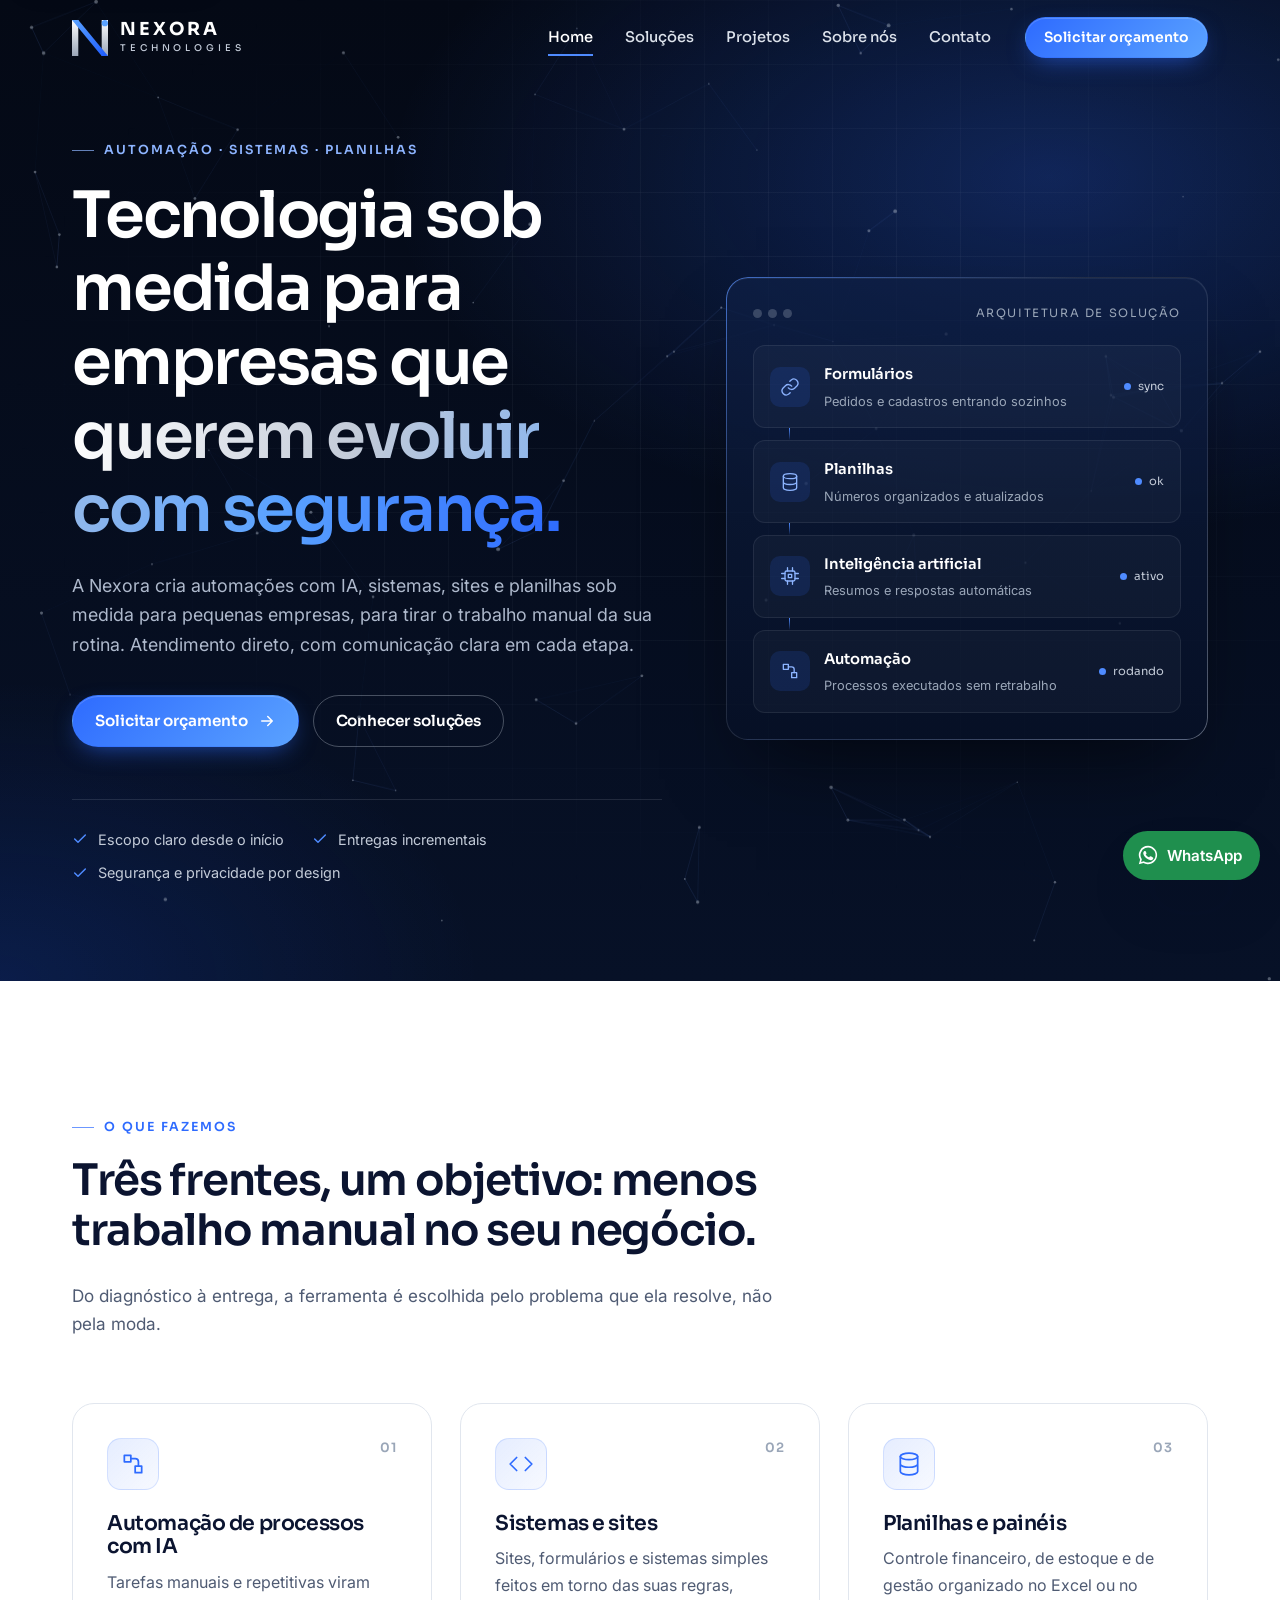
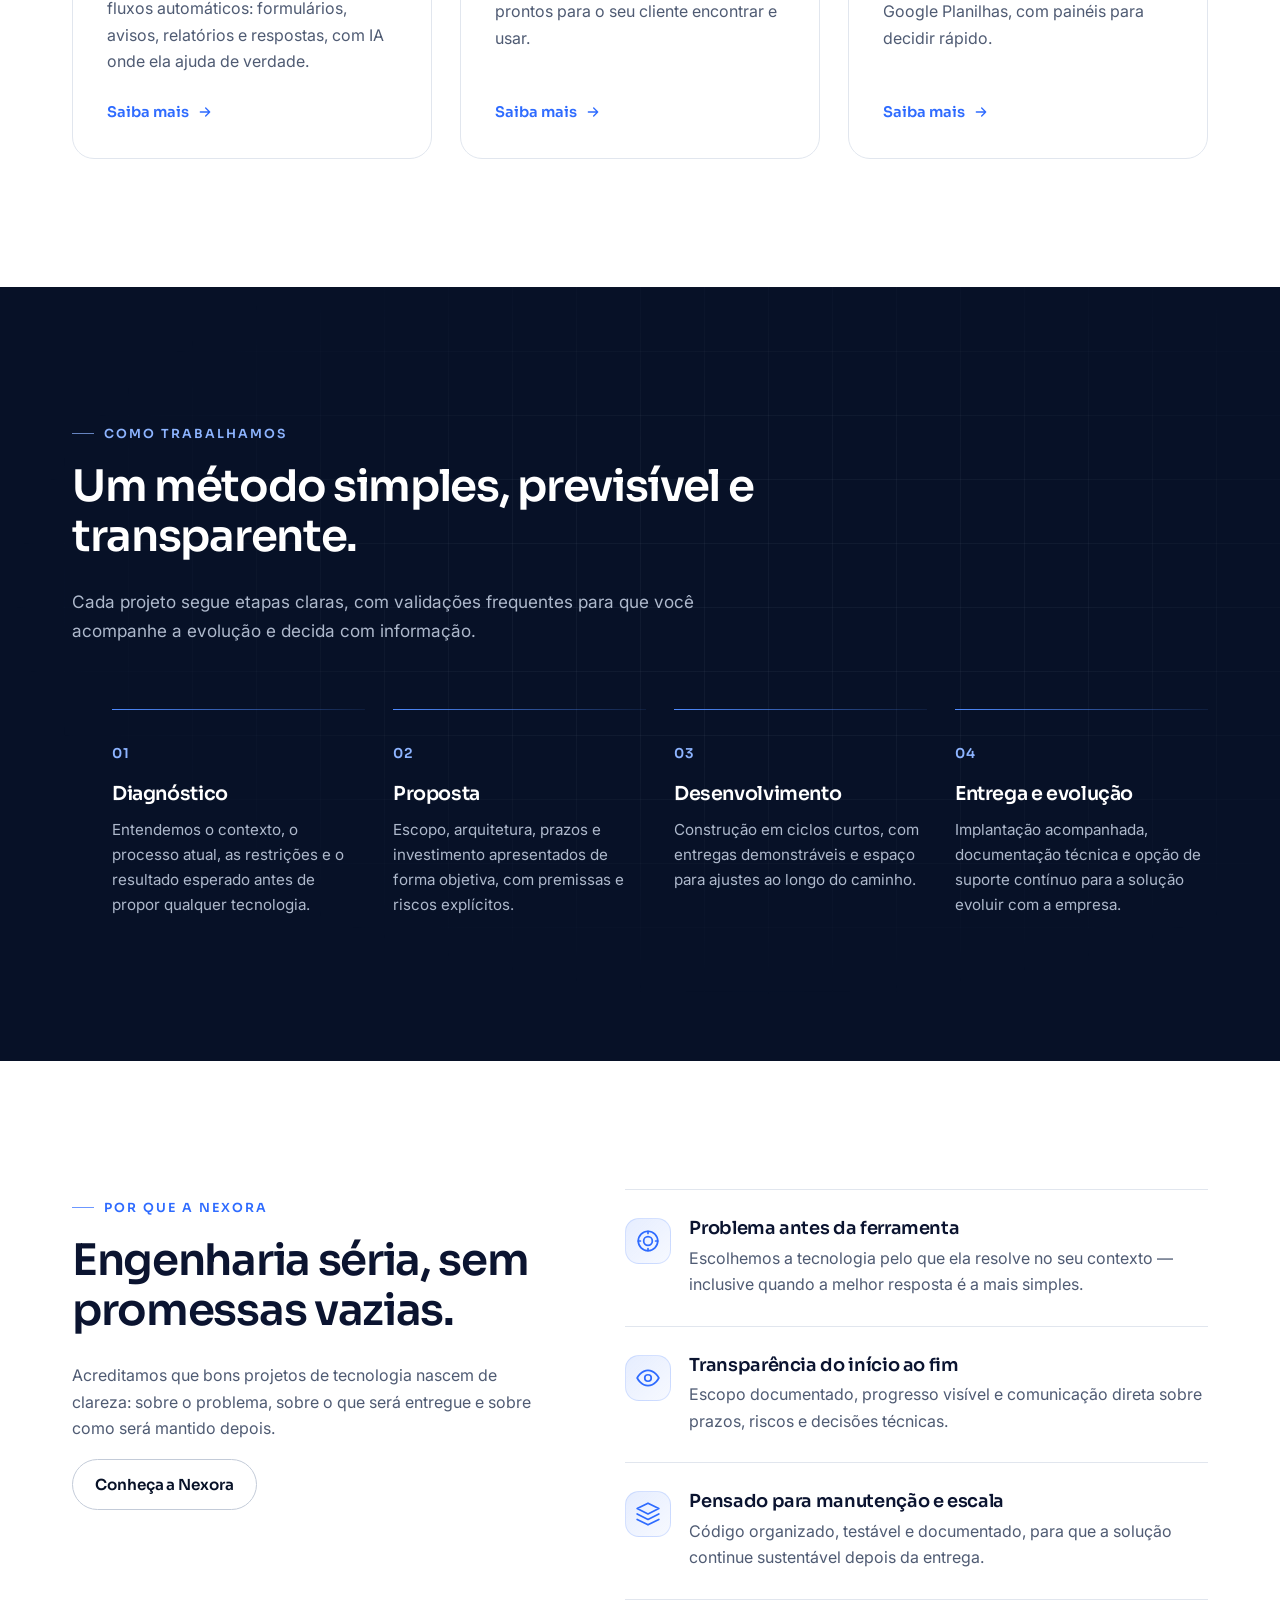
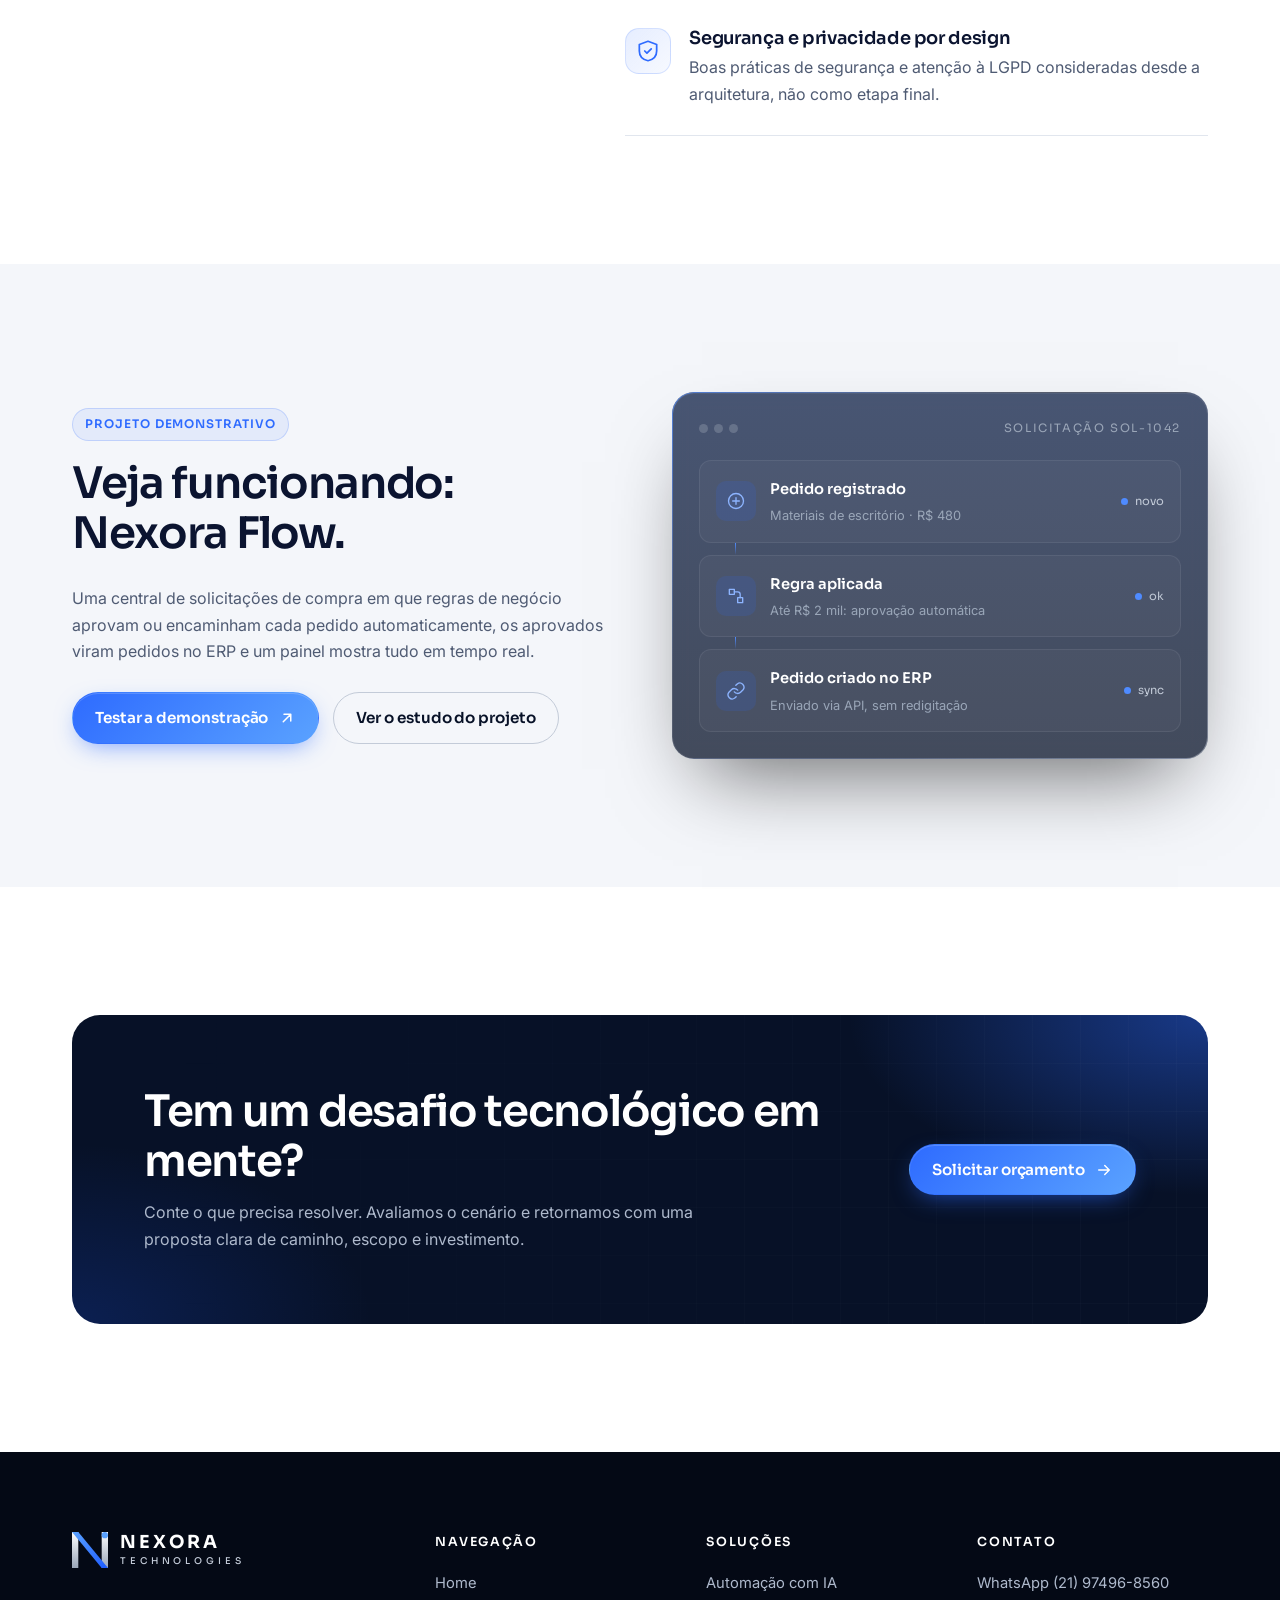
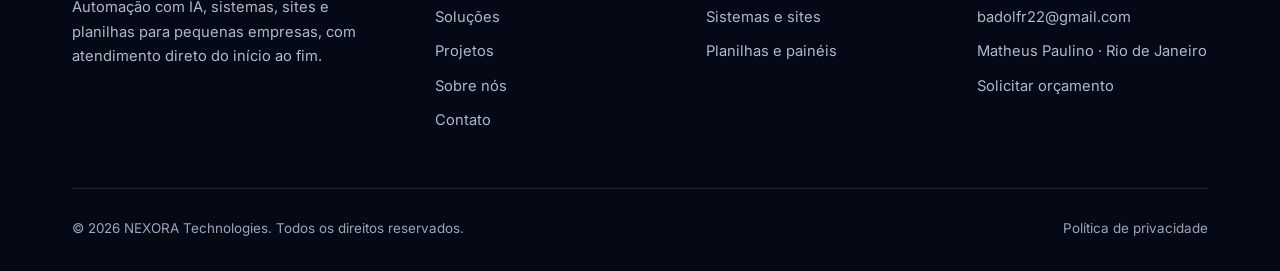
==== site-github/index.html @ 000fe6ab "Add files via upload" ====
<!doctype html>
<html lang="pt-BR">
<head>
  <meta charset="utf-8">
  <meta name="viewport" content="width=device-width, initial-scale=1">
  <title>NEXORA Technologies | Software, Automação, IA e Dados para Empresas</title>
  <meta name="description" content="A Nexora Technologies desenvolve software personalizado, automação de processos, inteligência artificial aplicada, engenharia de dados e integração de sistemas para empresas.">
  <link rel="canonical" href="https://badolfr22-dot.github.io/nexora/">
  <meta name="theme-color" content="#071127">
  <meta name="robots" content="index, follow">

  <meta property="og:type" content="website">
  <meta property="og:locale" content="pt_BR">
  <meta property="og:site_name" content="NEXORA Technologies">
  <meta property="og:title" content="NEXORA Technologies | Tecnologia sob medida para empresas">
  <meta property="og:description" content="Software personalizado, automação, IA aplicada, dados e integrações — com engenharia sólida e comunicação transparente.">
  <meta property="og:url" content="https://badolfr22-dot.github.io/nexora/">
  <meta property="og:image" content="https://badolfr22-dot.github.io/nexora/assets/img/og-image.png">
  <meta name="twitter:card" content="summary_large_image">

  <link rel="icon" href="assets/img/favicon.svg" type="image/svg+xml">
  <link rel="manifest" href="site.webmanifest">
  <link rel="preconnect" href="https://fonts.googleapis.com">
  <link rel="preconnect" href="https://fonts.gstatic.com" crossorigin>
  <link href="https://fonts.googleapis.com/css2?family=Inter:wght@400;500;600&family=Sora:wght@500;600;700&display=swap" rel="stylesheet">
  <link rel="stylesheet" href="assets/css/style.css">
  <script src="assets/js/main.js" defer></script>

  <script type="application/ld+json">
  {
    "@context": "https://schema.org",
    "@type": "Organization",
    "name": "NEXORA Technologies",
    "url": "https://badolfr22-dot.github.io/nexora/",
    "logo": "https://badolfr22-dot.github.io/nexora/assets/img/logo.svg",
    "description": "Desenvolvimento de software personalizado, automação de processos, inteligência artificial aplicada, engenharia de dados e integração de sistemas.",
    "knowsAbout": ["Desenvolvimento de software", "Automação de processos", "Inteligência artificial", "Engenharia de dados", "Integração de sistemas e APIs"]
  }
  </script>
</head>
<body>
  <a class="skip-link" href="#conteudo">Pular para o conteúdo</a>

  <header class="site-header">
    <div class="container">
      <a class="brand" href="index.html" aria-label="NEXORA Technologies — página inicial">
        <svg class="brand__mark" viewBox="0 0 40 40" aria-hidden="true"><defs><linearGradient id="nx-hd" x1="0" y1="0" x2="1" y2="1"><stop offset="0" stop-color="#5AA2FF"/><stop offset="1" stop-color="#1D5BFF"/></linearGradient><linearGradient id="nx-hs" x1="0" y1="0" x2="0" y2="1"><stop offset="0" stop-color="#fff"/><stop offset="1" stop-color="#9AA6B8"/></linearGradient></defs><path d="M0 0h7v40H0z" fill="url(#nx-hs)"/><path d="M33 0h7v40h-7z" fill="url(#nx-hs)"/><path d="M0 0h7l33 40h-7z" fill="url(#nx-hd)"/><circle cx="36.5" cy="3.5" r="3.5" fill="#5AA2FF"/></svg>
        <span class="brand__text"><span class="brand__name">NEXORA</span><span class="brand__sub">TECHNOLOGIES</span></span>
      </a>
      <button class="nav-toggle" type="button" aria-expanded="false" aria-controls="site-nav" aria-label="Abrir menu">
        <span class="nav-toggle__bars" aria-hidden="true"><span></span><span></span><span></span></span>
      </button>
      <nav class="nav" id="site-nav" aria-label="Navegação principal">
        <ul class="nav__list">
          <li><a class="nav__link" href="index.html" aria-current="page">Home</a></li>
          <li><a class="nav__link" href="solucoes.html">Soluções</a></li>
          <li><a class="nav__link" href="projetos.html">Projetos</a></li>
          <li><a class="nav__link" href="sobre.html">Sobre nós</a></li>
          <li><a class="nav__link" href="contato.html">Contato</a></li>
        </ul>
        <a class="btn btn--primary btn--sm nav__cta" href="contato.html">Solicitar orçamento</a>
      </nav>
    </div>
  </header>

  <main id="conteudo">
    <!-- HERO -->
    <section class="hero" aria-labelledby="hero-title">
      <div class="hero__grid-bg" aria-hidden="true"></div>
      <canvas class="hero__canvas" data-network aria-hidden="true"></canvas>
      <div class="container hero__inner">
        <div>
          <span class="eyebrow reveal">Automação · Sistemas · Planilhas</span>
          <h1 id="hero-title" class="reveal" style="--d:.08s">Tecnologia sob medida para empresas que <span class="accent">querem evoluir com segurança.</span></h1>
          <p class="hero__lead reveal" style="--d:.16s">A Nexora cria automações com IA, sistemas, sites e planilhas sob medida para pequenas empresas, para tirar o trabalho manual da sua rotina. Atendimento direto, com comunicação clara em cada etapa.</p>
          <div class="hero__actions reveal" style="--d:.24s">
            <a class="btn btn--primary" href="contato.html">Solicitar orçamento
              <svg viewBox="0 0 24 24" fill="none" stroke="currentColor" stroke-width="2" stroke-linecap="round" stroke-linejoin="round" aria-hidden="true"><path d="M5 12h14M13 6l6 6-6 6"/></svg>
            </a>
            <a class="btn btn--ghost" href="solucoes.html">Conhecer soluções</a>
          </div>
          <ul class="hero__principles reveal" style="--d:.32s" aria-label="Princípios de trabalho">
            <li><svg viewBox="0 0 24 24" fill="none" stroke="currentColor" stroke-width="2.2" stroke-linecap="round" stroke-linejoin="round" aria-hidden="true"><path d="M20 6 9 17l-5-5"/></svg>Escopo claro desde o início</li>
            <li><svg viewBox="0 0 24 24" fill="none" stroke="currentColor" stroke-width="2.2" stroke-linecap="round" stroke-linejoin="round" aria-hidden="true"><path d="M20 6 9 17l-5-5"/></svg>Entregas incrementais</li>
            <li><svg viewBox="0 0 24 24" fill="none" stroke="currentColor" stroke-width="2.2" stroke-linecap="round" stroke-linejoin="round" aria-hidden="true"><path d="M20 6 9 17l-5-5"/></svg>Segurança e privacidade por design</li>
          </ul>
        </div>

        <div class="reveal" style="--d:.3s">
          <div class="system-panel float" aria-hidden="true">
            <div class="system-panel__top">
              <div class="system-panel__dots"><span></span><span></span><span></span></div>
              <span class="system-panel__label">Arquitetura de solução</span>
            </div>
            <ul class="flow">
              <li class="flow__item">
                <span class="flow__icon"><svg viewBox="0 0 24 24" fill="none" stroke="currentColor" stroke-width="1.6" stroke-linecap="round" stroke-linejoin="round"><path d="M10 13a5 5 0 0 0 7.5.5l3-3a5 5 0 0 0-7-7l-1.7 1.7"/><path d="M14 11a5 5 0 0 0-7.5-.5l-3 3a5 5 0 0 0 7 7l1.7-1.7"/></svg></span>
                <span><span class="flow__title">Formulários</span><br><span class="flow__desc">Pedidos e cadastros entrando sozinhos</span></span>
                <span class="flow__status">sync</span>
              </li>
              <li class="flow__item">
                <span class="flow__icon"><svg viewBox="0 0 24 24" fill="none" stroke="currentColor" stroke-width="1.6" stroke-linecap="round" stroke-linejoin="round"><ellipse cx="12" cy="5" rx="8" ry="3"/><path d="M4 5v14c0 1.7 3.6 3 8 3s8-1.3 8-3V5M4 12c0 1.7 3.6 3 8 3s8-1.3 8-3"/></svg></span>
                <span><span class="flow__title">Planilhas</span><br><span class="flow__desc">Números organizados e atualizados</span></span>
                <span class="flow__status">ok</span>
              </li>
              <li class="flow__item">
                <span class="flow__icon"><svg viewBox="0 0 24 24" fill="none" stroke="currentColor" stroke-width="1.6" stroke-linecap="round" stroke-linejoin="round"><rect x="6" y="6" width="12" height="12" rx="2"/><path d="M9 2v4M15 2v4M9 18v4M15 18v4M2 9h4M2 15h4M18 9h4M18 15h4M10 10h4v4h-4z"/></svg></span>
                <span><span class="flow__title">Inteligência artificial</span><br><span class="flow__desc">Resumos e respostas automáticas</span></span>
                <span class="flow__status">ativo</span>
              </li>
              <li class="flow__item">
                <span class="flow__icon"><svg viewBox="0 0 24 24" fill="none" stroke="currentColor" stroke-width="1.6" stroke-linecap="round" stroke-linejoin="round"><path d="M4 4h6v6H4zM14 14h6v6h-6z"/><path d="M10 7h4a3 3 0 0 1 3 3v4"/></svg></span>
                <span><span class="flow__title">Automação</span><br><span class="flow__desc">Processos executados sem retrabalho</span></span>
                <span class="flow__status">rodando</span>
              </li>
            </ul>
          </div>
        </div>
      </div>
    </section>

    <!-- SERVIÇOS -->
    <section class="section" aria-labelledby="servicos-title">
      <div class="container">
        <div class="section-head reveal">
          <span class="eyebrow">O que fazemos</span>
          <h2 id="servicos-title">Três frentes, um objetivo: menos trabalho manual no seu negócio.</h2>
          <p>Do diagnóstico à entrega, a ferramenta é escolhida pelo problema que ela resolve, não pela moda.</p>
        </div>

        <div class="grid services-grid">
          <article class="card card--hover reveal">
            <span class="card__num">01</span>
            <div class="icon-box"><svg viewBox="0 0 24 24" fill="none" stroke="currentColor" stroke-width="1.6" stroke-linecap="round" stroke-linejoin="round" aria-hidden="true"><path d="M4 4h6v6H4zM14 14h6v6h-6z"/><path d="M10 7h4a3 3 0 0 1 3 3v4"/></svg></div>
            <h3>Automação de processos com IA</h3>
            <p>Tarefas manuais e repetitivas viram fluxos automáticos: formulários, avisos, relatórios e respostas, com IA onde ela ajuda de verdade.</p>
            <a class="link-arrow card__link" href="solucoes.html#automacao">Saiba mais <span class="sr-only">sobre automação com IA</span><svg viewBox="0 0 24 24" fill="none" stroke="currentColor" stroke-width="2" stroke-linecap="round" stroke-linejoin="round" aria-hidden="true"><path d="M5 12h14M13 6l6 6-6 6"/></svg></a>
          </article>
          <article class="card card--hover reveal" style="--d:.08s">
            <span class="card__num">02</span>
            <div class="icon-box"><svg viewBox="0 0 24 24" fill="none" stroke="currentColor" stroke-width="1.6" stroke-linecap="round" stroke-linejoin="round" aria-hidden="true"><path d="m16 18 6-6-6-6M8 6l-6 6 6 6"/></svg></div>
            <h3>Sistemas e sites</h3>
            <p>Sites, formulários e sistemas simples feitos em torno das suas regras, prontos para o seu cliente encontrar e usar.</p>
            <a class="link-arrow card__link" href="solucoes.html#software">Saiba mais <span class="sr-only">sobre sistemas e sites</span><svg viewBox="0 0 24 24" fill="none" stroke="currentColor" stroke-width="2" stroke-linecap="round" stroke-linejoin="round" aria-hidden="true"><path d="M5 12h14M13 6l6 6-6 6"/></svg></a>
          </article>
          <article class="card card--hover reveal" style="--d:.16s">
            <span class="card__num">03</span>
            <div class="icon-box"><svg viewBox="0 0 24 24" fill="none" stroke="currentColor" stroke-width="1.6" stroke-linecap="round" stroke-linejoin="round" aria-hidden="true"><ellipse cx="12" cy="5" rx="8" ry="3"/><path d="M4 5v14c0 1.7 3.6 3 8 3s8-1.3 8-3V5M4 12c0 1.7 3.6 3 8 3s8-1.3 8-3"/></svg></div>
            <h3>Planilhas e painéis</h3>
            <p>Controle financeiro, de estoque e de gestão organizado no Excel ou no Google Planilhas, com painéis para decidir rápido.</p>
            <a class="link-arrow card__link" href="solucoes.html#dados">Saiba mais <span class="sr-only">sobre planilhas e painéis</span><svg viewBox="0 0 24 24" fill="none" stroke="currentColor" stroke-width="2" stroke-linecap="round" stroke-linejoin="round" aria-hidden="true"><path d="M5 12h14M13 6l6 6-6 6"/></svg></a>
          </article>
        </div>
      </div>
    </section>

    <!-- PROCESSO -->
    <section class="section section--dark" aria-labelledby="processo-title">
      <div class="hero__grid-bg" aria-hidden="true"></div>
      <div class="container">
        <div class="section-head reveal">
          <span class="eyebrow">Como trabalhamos</span>
          <h2 id="processo-title">Um método simples, previsível e transparente.</h2>
          <p>Cada projeto segue etapas claras, com validações frequentes para que você acompanhe a evolução e decida com informação.</p>
        </div>
        <ol class="grid grid--4 process">
          <li class="process__item reveal">
            <h3>Diagnóstico</h3>
            <p>Entendemos o contexto, o processo atual, as restrições e o resultado esperado antes de propor qualquer tecnologia.</p>
          </li>
          <li class="process__item reveal" style="--d:.08s">
            <h3>Proposta</h3>
            <p>Escopo, arquitetura, prazos e investimento apresentados de forma objetiva, com premissas e riscos explícitos.</p>
          </li>
          <li class="process__item reveal" style="--d:.16s">
            <h3>Desenvolvimento</h3>
            <p>Construção em ciclos curtos, com entregas demonstráveis e espaço para ajustes ao longo do caminho.</p>
          </li>
          <li class="process__item reveal" style="--d:.24s">
            <h3>Entrega e evolução</h3>
            <p>Implantação acompanhada, documentação técnica e opção de suporte contínuo para a solução evoluir com a empresa.</p>
          </li>
        </ol>
      </div>
    </section>

    <!-- PRINCÍPIOS -->
    <section class="section" aria-labelledby="principios-title">
      <div class="container split">
        <div class="split__sticky reveal">
          <span class="eyebrow">Por que a Nexora</span>
          <h2 id="principios-title">Engenharia séria, sem promessas vazias.</h2>
          <p style="color:var(--text-muted)">Acreditamos que bons projetos de tecnologia nascem de clareza: sobre o problema, sobre o que será entregue e sobre como será mantido depois.</p>
          <a class="btn btn--outline" href="sobre.html">Conheça a Nexora</a>
        </div>
        <div>
          <div class="principle reveal">
            <div class="icon-box"><svg viewBox="0 0 24 24" fill="none" stroke="currentColor" stroke-width="1.6" stroke-linecap="round" stroke-linejoin="round" aria-hidden="true"><circle cx="12" cy="12" r="9"/><circle cx="12" cy="12" r="4"/><path d="M12 3v2M12 19v2M3 12h2M19 12h2"/></svg></div>
            <div><h3>Problema antes da ferramenta</h3><p>Escolhemos a tecnologia pelo que ela resolve no seu contexto — inclusive quando a melhor resposta é a mais simples.</p></div>
          </div>
          <div class="principle reveal">
            <div class="icon-box"><svg viewBox="0 0 24 24" fill="none" stroke="currentColor" stroke-width="1.6" stroke-linecap="round" stroke-linejoin="round" aria-hidden="true"><path d="M2 12s3.5-7 10-7 10 7 10 7-3.5 7-10 7S2 12 2 12z"/><circle cx="12" cy="12" r="3"/></svg></div>
            <div><h3>Transparência do início ao fim</h3><p>Escopo documentado, progresso visível e comunicação direta sobre prazos, riscos e decisões técnicas.</p></div>
          </div>
          <div class="principle reveal">
            <div class="icon-box"><svg viewBox="0 0 24 24" fill="none" stroke="currentColor" stroke-width="1.6" stroke-linecap="round" stroke-linejoin="round" aria-hidden="true"><path d="m12 2 10 5-10 5L2 7z"/><path d="m2 17 10 5 10-5M2 12l10 5 10-5"/></svg></div>
            <div><h3>Pensado para manutenção e escala</h3><p>Código organizado, testável e documentado, para que a solução continue sustentável depois da entrega.</p></div>
          </div>
          <div class="principle reveal">
            <div class="icon-box"><svg viewBox="0 0 24 24" fill="none" stroke="currentColor" stroke-width="1.6" stroke-linecap="round" stroke-linejoin="round" aria-hidden="true"><path d="M12 3 4 6v6c0 5 3.5 8 8 9 4.5-1 8-4 8-9V6z"/><path d="m9 12 2 2 4-4"/></svg></div>
            <div><h3>Segurança e privacidade por design</h3><p>Boas práticas de segurança e atenção à LGPD consideradas desde a arquitetura, não como etapa final.</p></div>
          </div>
        </div>
      </div>
    </section>

    <!-- DEMO -->
    <section class="section section--soft" aria-labelledby="demo-title">
      <div class="container feature-demo">
        <div class="reveal">
          <span class="pill">Projeto demonstrativo</span>
          <h2 id="demo-title">Veja funcionando: Nexora Flow.</h2>
          <p>Uma central de solicitações de compra em que regras de negócio aprovam ou encaminham cada pedido automaticamente, os aprovados viram pedidos no ERP e um painel mostra tudo em tempo real.</p>
          <div class="hero__actions" style="margin-top:28px">
            <a class="btn btn--primary" href="demo/" target="_blank" rel="noopener">Testar a demonstração
              <svg viewBox="0 0 24 24" fill="none" stroke="currentColor" stroke-width="2" stroke-linecap="round" stroke-linejoin="round" aria-hidden="true"><path d="M7 17 17 7M8 7h9v9"/></svg>
            </a>
            <a class="btn btn--outline" href="projetos.html">Ver o estudo do projeto</a>
          </div>
        </div>
        <div class="system-panel reveal" style="--d:.1s" aria-hidden="true">
          <div class="system-panel__top">
            <div class="system-panel__dots"><span></span><span></span><span></span></div>
            <span class="system-panel__label">Solicitação SOL-1042</span>
          </div>
          <ul class="flow">
            <li class="flow__item">
              <span class="flow__icon"><svg viewBox="0 0 24 24" fill="none" stroke="currentColor" stroke-width="1.6" stroke-linecap="round" stroke-linejoin="round"><circle cx="12" cy="12" r="9"/><path d="M12 8v8M8 12h8"/></svg></span>
              <span><span class="flow__title">Pedido registrado</span><br><span class="flow__desc">Materiais de escritório · R$ 480</span></span>
              <span class="flow__status">novo</span>
            </li>
            <li class="flow__item">
              <span class="flow__icon"><svg viewBox="0 0 24 24" fill="none" stroke="currentColor" stroke-width="1.6" stroke-linecap="round" stroke-linejoin="round"><path d="M4 4h6v6H4zM14 14h6v6h-6z"/><path d="M10 7h4a3 3 0 0 1 3 3v4"/></svg></span>
              <span><span class="flow__title">Regra aplicada</span><br><span class="flow__desc">Até R$ 2 mil: aprovação automática</span></span>
              <span class="flow__status">ok</span>
            </li>
            <li class="flow__item">
              <span class="flow__icon"><svg viewBox="0 0 24 24" fill="none" stroke="currentColor" stroke-width="1.6" stroke-linecap="round" stroke-linejoin="round"><path d="M10 13a5 5 0 0 0 7.5.5l3-3a5 5 0 0 0-7-7l-1.7 1.7"/><path d="M14 11a5 5 0 0 0-7.5-.5l-3 3a5 5 0 0 0 7 7l1.7-1.7"/></svg></span>
              <span><span class="flow__title">Pedido criado no ERP</span><br><span class="flow__desc">Enviado via API, sem redigitação</span></span>
              <span class="flow__status">sync</span>
            </li>
          </ul>
        </div>
      </div>
    </section>

    <!-- CTA -->
    <section class="section" aria-labelledby="cta-title">
      <div class="container">
        <div class="cta-band reveal">
          <div>
            <h2 id="cta-title">Tem um desafio tecnológico em mente?</h2>
            <p>Conte o que precisa resolver. Avaliamos o cenário e retornamos com uma proposta clara de caminho, escopo e investimento.</p>
          </div>
          <div class="cta-band__actions">
            <a class="btn btn--primary" href="contato.html">Solicitar orçamento
              <svg viewBox="0 0 24 24" fill="none" stroke="currentColor" stroke-width="2" stroke-linecap="round" stroke-linejoin="round" aria-hidden="true"><path d="M5 12h14M13 6l6 6-6 6"/></svg>
            </a>
          </div>
        </div>
      </div>
    </section>
  </main>

  <footer class="site-footer">
    <div class="container">
      <div class="footer__top">
        <div class="footer__about">
          <a class="brand" href="index.html" aria-label="NEXORA Technologies — página inicial">
            <svg class="brand__mark" viewBox="0 0 40 40" aria-hidden="true"><defs><linearGradient id="nx-fd" x1="0" y1="0" x2="1" y2="1"><stop offset="0" stop-color="#5AA2FF"/><stop offset="1" stop-color="#1D5BFF"/></linearGradient><linearGradient id="nx-fs" x1="0" y1="0" x2="0" y2="1"><stop offset="0" stop-color="#fff"/><stop offset="1" stop-color="#9AA6B8"/></linearGradient></defs><path d="M0 0h7v40H0z" fill="url(#nx-fs)"/><path d="M33 0h7v40h-7z" fill="url(#nx-fs)"/><path d="M0 0h7l33 40h-7z" fill="url(#nx-fd)"/><circle cx="36.5" cy="3.5" r="3.5" fill="#5AA2FF"/></svg>
            <span class="brand__text"><span class="brand__name">NEXORA</span><span class="brand__sub">TECHNOLOGIES</span></span>
          </a>
          <p>Automação com IA, sistemas, sites e planilhas para pequenas empresas, com atendimento direto do início ao fim.</p>
        </div>
        <div>
          <p class="footer__title">Navegação</p>
          <ul class="footer__list">
            <li><a href="index.html">Home</a></li>
            <li><a href="solucoes.html">Soluções</a></li>
            <li><a href="projetos.html">Projetos</a></li>
            <li><a href="sobre.html">Sobre nós</a></li>
            <li><a href="contato.html">Contato</a></li>
          </ul>
        </div>
        <div>
          <p class="footer__title">Soluções</p>
          <ul class="footer__list">
            <li><a href="solucoes.html#automacao">Automação com IA</a></li>
            <li><a href="solucoes.html#software">Sistemas e sites</a></li>
            <li><a href="solucoes.html#dados">Planilhas e painéis</a></li>
          </ul>
        </div>
        <div>
          <p class="footer__title">Contato</p>
          <ul class="footer__list">
            <li><a href="https://wa.me/5521974968560" target="_blank" rel="noopener">WhatsApp (21) 97496-8560</a></li>
            <li><a data-contact-email href="mailto:badolfr22@gmail.com">badolfr22@gmail.com</a></li>
            <li>Matheus Paulino · Rio de Janeiro</li>
            <li><a href="contato.html">Solicitar orçamento</a></li>
          </ul>
        </div>
      </div>
      <div class="footer__bottom">
        <span>© <span data-year>2026</span> NEXORA Technologies. Todos os direitos reservados.</span>
        <a href="privacidade.html">Política de privacidade</a>
      </div>
    </div>
  </footer>
  <a class="wa-float" href="https://wa.me/5521974968560" target="_blank" rel="noopener" aria-label="Falar no WhatsApp"><svg viewBox="0 0 24 24" fill="currentColor" aria-hidden="true"><path d="M12 2a10 10 0 0 0-8.6 15.1L2 22l5-1.3A10 10 0 1 0 12 2zm0 18.2a8.2 8.2 0 0 1-4.2-1.2l-.3-.2-3 .8.8-2.9-.2-.3A8.2 8.2 0 1 1 12 20.2zm4.5-6.1c-.2-.1-1.5-.7-1.7-.8s-.4-.1-.6.1-.7.8-.8 1-.3.2-.5.1a6.7 6.7 0 0 1-3.3-2.9c-.2-.4.2-.4.7-1.3.1-.2 0-.3 0-.4l-.8-1.8c-.2-.5-.4-.4-.6-.4h-.5a1 1 0 0 0-.7.3 3 3 0 0 0-.9 2.2 5.2 5.2 0 0 0 1.1 2.8 11.9 11.9 0 0 0 4.6 4c1.7.7 2.4.8 3.2.7a2.8 2.8 0 0 0 1.8-1.3 2.3 2.3 0 0 0 .2-1.3c-.1-.1-.2-.2-.4-.3z"/></svg><span>WhatsApp</span></a>
</body>
</html>
---- site-github/assets/css/style.css ----
/* ==========================================================================
   NEXORA TECHNOLOGIES — Folha de estilos principal
   Estrutura: 1. Tokens  2. Base  3. Layout  4. Componentes  5. Seções
              6. Páginas  7. Animações  8. Responsivo  9. Preferências
   ========================================================================== */

/* 1. TOKENS ---------------------------------------------------------------- */
:root {
  /* Marca */
  --navy-950: #040915;
  --navy-900: #071127;
  --navy-850: #0A1733;
  --navy-800: #0E1F45;
  --navy-700: #16295A;
  --blue-600: #1D5BFF;
  --blue-500: #2E6BFF;   /* azul elétrico principal */
  --blue-400: #4F8BFF;
  --blue-300: #8DB4FF;
  --silver-100: #EEF1F6;
  --silver-200: #DCE2EB;
  --silver-300: #C3CBD8;
  --silver-400: #9AA6B8;
  --silver-500: #6B7891;
  --white: #FFFFFF;

  /* Semânticas */
  --bg: #FFFFFF;
  --bg-soft: #F4F6FA;
  --text: #0B1430;
  --text-muted: #4F5B73;
  --line: #E1E6EE;
  --on-dark: #FFFFFF;
  --on-dark-muted: #AEB9CC;
  --line-dark: rgba(195, 203, 216, 0.14);
  --focus: #4F8BFF;
  --success: #12A36D;
  --danger: #D93A4A;

  --grad-blue: linear-gradient(135deg, #2E6BFF 0%, #5AA2FF 100%);
  --grad-silver: linear-gradient(180deg, #FFFFFF 0%, #C3CBD8 100%);

  /* Tipografia */
  --font-head: "Sora", "Segoe UI", system-ui, -apple-system, sans-serif;
  --font-body: "Inter", "Segoe UI", system-ui, -apple-system, sans-serif;

  /* Espaçamento & forma */
  --container: 1200px;
  --gutter: clamp(16px, 4vw, 32px);
  --section-y: clamp(72px, 10vw, 128px);
  --radius-sm: 8px;
  --radius: 14px;
  --radius-lg: 22px;
  --shadow-sm: 0 1px 2px rgba(7, 17, 39, .06), 0 2px 8px rgba(7, 17, 39, .04);
  --shadow: 0 10px 30px -12px rgba(7, 17, 39, .18);
  --shadow-lg: 0 30px 60px -20px rgba(7, 17, 39, .35);
  --ease: cubic-bezier(.22, .8, .24, 1);
  --header-h: 76px;
}

/* 2. BASE ------------------------------------------------------------------ */
*, *::before, *::after { box-sizing: border-box; }
html { scroll-behavior: smooth; -webkit-text-size-adjust: 100%; scroll-padding-top: calc(var(--header-h) + 16px); }
body {
  margin: 0;
  font-family: var(--font-body);
  font-size: 1rem;
  line-height: 1.65;
  color: var(--text);
  background: var(--bg);
  -webkit-font-smoothing: antialiased;
  -moz-osx-font-smoothing: grayscale;
  overflow-x: hidden;
}
img, svg, canvas { display: block; max-width: 100%; }
a { color: var(--blue-500); text-decoration: none; }
a:hover { color: var(--blue-600); }
h1, h2, h3, h4 { font-family: var(--font-head); line-height: 1.15; margin: 0 0 .6em; letter-spacing: -0.02em; font-weight: 600; }
h1 { font-size: clamp(2.25rem, 5.2vw, 4rem); letter-spacing: -0.035em; }
h2 { font-size: clamp(1.75rem, 3.4vw, 2.75rem); letter-spacing: -0.03em; }
h3 { font-size: clamp(1.15rem, 1.6vw, 1.35rem); }
p { margin: 0 0 1.1em; }
ul { margin: 0; padding: 0; }
button, input, select, textarea { font: inherit; color: inherit; }
::selection { background: rgba(46, 107, 255, .25); }

:focus-visible { outline: 2px solid var(--focus); outline-offset: 3px; border-radius: 4px; }

.skip-link {
  position: absolute; left: 16px; top: -60px; z-index: 1000;
  background: var(--white); color: var(--navy-900); padding: 10px 16px; border-radius: var(--radius-sm);
  font-weight: 600; box-shadow: var(--shadow);
  transition: top .2s var(--ease);
}
.skip-link:focus { top: 12px; }
.sr-only { position: absolute !important; width: 1px; height: 1px; padding: 0; margin: -1px; overflow: hidden; clip: rect(0 0 0 0); white-space: nowrap; border: 0; }

/* 3. LAYOUT ---------------------------------------------------------------- */
.container { width: 100%; max-width: var(--container); margin-inline: auto; padding-inline: var(--gutter); }
.section { padding-block: var(--section-y); position: relative; }
.section--soft { background: var(--bg-soft); }
.section--dark { background: var(--navy-900); color: var(--on-dark); isolation: isolate; overflow: hidden; }
.section--dark h2 { color: var(--white); }
.page-dark {
  background:
    radial-gradient(900px 520px at 80% 10%, rgba(46,107,255,.25), transparent 60%),
    linear-gradient(180deg, var(--navy-950), var(--navy-900));
  background-attachment: fixed;
  color: var(--on-dark);
  min-height: 100vh;
}
.page-dark h1 { color: var(--white); font-size: clamp(2rem, 4vw, 3rem); }
.page-dark p { color: var(--on-dark-muted); max-width: 520px; }
.section--dark p { color: var(--on-dark-muted); }

.section-head { max-width: 720px; margin-bottom: clamp(40px, 6vw, 64px); }
.section-head--center { margin-inline: auto; text-align: center; }
.section-head p { color: var(--text-muted); font-size: 1.075rem; }
.section--dark .section-head p { color: var(--on-dark-muted); }

.eyebrow {
  display: inline-flex; align-items: center; gap: 10px;
  font-family: var(--font-head); font-size: .78rem; font-weight: 600;
  letter-spacing: .16em; text-transform: uppercase; color: var(--blue-500);
  margin-bottom: 18px;
}
.eyebrow::before { content: ""; width: 22px; height: 1px; background: currentColor; opacity: .7; }
.section--dark .eyebrow, .hero .eyebrow, .page-hero .eyebrow { color: var(--blue-300); }

.grid { display: grid; gap: clamp(16px, 2.4vw, 28px); }
.grid--2 { grid-template-columns: repeat(2, minmax(0, 1fr)); }
.grid--3 { grid-template-columns: repeat(3, minmax(0, 1fr)); }
.grid--4 { grid-template-columns: repeat(4, minmax(0, 1fr)); }

/* 4. COMPONENTES ----------------------------------------------------------- */

/* Botões */
.btn {
  --btn-bg: var(--blue-500); --btn-fg: #fff; --btn-bd: transparent;
  display: inline-flex; align-items: center; justify-content: center; gap: 10px;
  min-height: 48px; padding: 12px 22px;
  font-family: var(--font-head); font-weight: 600; font-size: .95rem; letter-spacing: -.005em;
  color: var(--btn-fg); background: var(--btn-bg); border: 1px solid var(--btn-bd);
  border-radius: 999px; cursor: pointer; text-decoration: none; white-space: nowrap;
  transition: transform .25s var(--ease), box-shadow .25s var(--ease), background-color .25s var(--ease), color .25s var(--ease), border-color .25s var(--ease);
}
.btn svg { width: 18px; height: 18px; transition: transform .25s var(--ease); }
.btn:hover { color: var(--btn-fg); transform: translateY(-1px); }
.btn:hover svg { transform: translateX(3px); }
.btn--primary { background: var(--grad-blue); box-shadow: 0 8px 24px -8px rgba(46, 107, 255, .65), inset 0 1px 0 rgba(255,255,255,.18); }
.btn--primary:hover { box-shadow: 0 14px 32px -10px rgba(46, 107, 255, .8), inset 0 1px 0 rgba(255,255,255,.22); }
.btn--ghost { --btn-bg: transparent; --btn-fg: var(--white); --btn-bd: rgba(195, 203, 216, .35); }
.btn--ghost:hover { --btn-bd: rgba(255,255,255,.75); background: rgba(255,255,255,.04); }
.btn--outline { --btn-bg: transparent; --btn-fg: var(--navy-900); --btn-bd: var(--silver-300); }
.btn--outline:hover { --btn-bd: var(--navy-900); }
.btn--sm { min-height: 40px; padding: 8px 18px; font-size: .875rem; }
.btn--block { width: 100%; }
.btn[disabled] { opacity: .6; cursor: progress; transform: none; }

.link-arrow {
  display: inline-flex; align-items: center; gap: 8px; font-family: var(--font-head);
  font-weight: 600; font-size: .92rem; color: var(--blue-500);
}
.link-arrow svg { width: 16px; height: 16px; transition: transform .25s var(--ease); }
.link-arrow:hover svg { transform: translateX(4px); }

/* Header */
.site-header {
  position: fixed; inset: 0 0 auto 0; z-index: 100; height: var(--header-h);
  display: flex; align-items: center;
  background: transparent; border-bottom: 1px solid transparent;
  transition: background-color .35s var(--ease), border-color .35s var(--ease), backdrop-filter .35s var(--ease);
}
.site-header.is-scrolled, .site-header.is-open {
  background: rgba(7, 17, 39, .82);
  -webkit-backdrop-filter: saturate(160%) blur(14px);
  backdrop-filter: saturate(160%) blur(14px);
  border-bottom-color: var(--line-dark);
}
.site-header .container { display: flex; align-items: center; justify-content: space-between; gap: 24px; }

.brand { display: inline-flex; align-items: center; gap: 12px; color: var(--white); }
.brand:hover { color: var(--white); }
.brand__mark { width: 36px; height: 36px; flex: none; }
.brand__text { display: flex; flex-direction: column; line-height: 1; }
.brand__name { font-family: var(--font-head); font-weight: 700; font-size: 1.12rem; letter-spacing: .18em; }
.brand__sub { font-family: var(--font-head); font-size: .58rem; font-weight: 500; letter-spacing: .42em; color: var(--silver-300); margin-top: 5px; }

.nav { display: flex; align-items: center; gap: 8px; }
.nav__list { display: flex; align-items: center; gap: 4px; list-style: none; }
.nav__link {
  position: relative; display: inline-flex; padding: 10px 14px;
  font-family: var(--font-head); font-size: .92rem; font-weight: 500; color: var(--silver-200);
  border-radius: 8px; transition: color .2s var(--ease);
}
.nav__link::after {
  content: ""; position: absolute; left: 14px; right: 14px; bottom: 4px; height: 1.5px;
  background: var(--blue-400); transform: scaleX(0); transform-origin: left; transition: transform .3s var(--ease);
}
.nav__link:hover, .nav__link[aria-current="page"] { color: var(--white); }
.nav__link:hover::after, .nav__link[aria-current="page"]::after { transform: scaleX(1); }
.nav__cta { margin-left: 12px; }

.nav-toggle {
  display: none; width: 44px; height: 44px; border-radius: 10px; border: 1px solid var(--line-dark);
  background: transparent; color: var(--white); cursor: pointer; align-items: center; justify-content: center;
}
.nav-toggle__bars { position: relative; width: 20px; height: 14px; }
.nav-toggle__bars span {
  position: absolute; left: 0; width: 100%; height: 1.5px; background: currentColor; border-radius: 2px;
  transition: transform .3s var(--ease), opacity .2s var(--ease), top .3s var(--ease);
}
.nav-toggle__bars span:nth-child(1) { top: 0; }
.nav-toggle__bars span:nth-child(2) { top: 6px; }
.nav-toggle__bars span:nth-child(3) { top: 12px; }
.nav-toggle[aria-expanded="true"] .nav-toggle__bars span:nth-child(1) { top: 6px; transform: rotate(45deg); }
.nav-toggle[aria-expanded="true"] .nav-toggle__bars span:nth-child(2) { opacity: 0; }
.nav-toggle[aria-expanded="true"] .nav-toggle__bars span:nth-child(3) { top: 6px; transform: rotate(-45deg); }

/* Cards */
.card {
  position: relative; display: flex; flex-direction: column;
  background: var(--white); border: 1px solid var(--line); border-radius: var(--radius-lg);
  padding: clamp(24px, 3vw, 34px);
  transition: transform .35s var(--ease), box-shadow .35s var(--ease), border-color .35s var(--ease);
}
.card p { color: var(--text-muted); }
.card--hover:hover { transform: translateY(-4px); box-shadow: var(--shadow); border-color: transparent; }
.card--hover::before {
  content: ""; position: absolute; inset: 0; border-radius: inherit; padding: 1px;
  background: linear-gradient(135deg, rgba(46,107,255,.6), rgba(195,203,216,.2) 40%, transparent 70%);
  -webkit-mask: linear-gradient(#000 0 0) content-box, linear-gradient(#000 0 0);
  -webkit-mask-composite: xor; mask-composite: exclude;
  opacity: 0; transition: opacity .35s var(--ease); pointer-events: none;
}
.card--hover:hover::before { opacity: 1; }
.card__link { margin-top: auto; padding-top: 8px; }
.card__link::after { content: ""; position: absolute; inset: 0; border-radius: inherit; }

.icon-box {
  width: 52px; height: 52px; border-radius: 14px; display: grid; place-items: center; margin-bottom: 22px;
  background: linear-gradient(135deg, rgba(46,107,255,.12), rgba(46,107,255,.04));
  color: var(--blue-500); border: 1px solid rgba(46,107,255,.16);
}
.icon-box svg { width: 26px; height: 26px; }
.section--dark .icon-box { background: rgba(46,107,255,.12); color: var(--blue-300); border-color: rgba(79,139,255,.25); }

.card__num {
  position: absolute; top: clamp(24px, 3vw, 34px); right: clamp(24px, 3vw, 34px);
  font-family: var(--font-head); font-size: .8rem; font-weight: 600; color: var(--silver-400); letter-spacing: .08em;
}

/* Hero (Home) */
.hero {
  position: relative; isolation: isolate; overflow: hidden;
  min-height: min(100vh, 920px); display: flex; align-items: center;
  padding: calc(var(--header-h) + 56px) 0 96px;
  background:
    radial-gradient(1100px 600px at 82% 18%, rgba(46,107,255,.28), transparent 60%),
    radial-gradient(800px 500px at 0% 100%, rgba(29,91,255,.16), transparent 60%),
    linear-gradient(180deg, var(--navy-950) 0%, var(--navy-900) 100%);
  color: var(--on-dark);
}
.hero__canvas { position: absolute; inset: 0; z-index: -1; width: 100%; height: 100%; opacity: .9; }
.hero__grid-bg {
  position: absolute; inset: 0; z-index: -2; pointer-events: none;
  background-image:
    linear-gradient(rgba(195,203,216,.05) 1px, transparent 1px),
    linear-gradient(90deg, rgba(195,203,216,.05) 1px, transparent 1px);
  background-size: 64px 64px;
  -webkit-mask-image: radial-gradient(ellipse 80% 70% at 60% 40%, #000 30%, transparent 75%);
  mask-image: radial-gradient(ellipse 80% 70% at 60% 40%, #000 30%, transparent 75%);
}
.hero__inner { display: grid; grid-template-columns: 1.1fr .9fr; gap: clamp(32px, 5vw, 72px); align-items: center; }
.hero h1 { color: var(--white); margin-bottom: 24px; }
.hero h1 .accent {
  background: linear-gradient(100deg, #FFFFFF 0%, #C3CBD8 30%, #5AA2FF 70%, #2E6BFF 100%);
  -webkit-background-clip: text; background-clip: text; color: transparent;
}
.hero__lead { font-size: clamp(1.05rem, 1.4vw, 1.2rem); color: var(--on-dark-muted); max-width: 580px; margin-bottom: 36px; }
.hero__actions { display: flex; flex-wrap: wrap; gap: 14px; }
.hero__principles {
  display: flex; flex-wrap: wrap; gap: 10px 28px; margin-top: 52px; padding-top: 28px;
  border-top: 1px solid var(--line-dark); list-style: none;
}
.hero__principles li { display: inline-flex; align-items: center; gap: 10px; font-size: .9rem; color: var(--silver-300); }
.hero__principles svg { width: 16px; height: 16px; color: var(--blue-400); flex: none; }

/* Painel visual do hero */
.system-panel {
  position: relative; border-radius: var(--radius-lg); padding: 26px;
  background: linear-gradient(180deg, rgba(14,31,69,.75), rgba(7,17,39,.75));
  border: 1px solid rgba(195,203,216,.14);
  box-shadow: 0 40px 80px -30px rgba(0,0,0,.6), inset 0 1px 0 rgba(255,255,255,.06);
  -webkit-backdrop-filter: blur(10px); backdrop-filter: blur(10px);
}
.system-panel::before {
  content: ""; position: absolute; inset: -1px; border-radius: inherit; padding: 1px; pointer-events: none;
  background: linear-gradient(140deg, rgba(79,139,255,.7), transparent 35%, transparent 65%, rgba(195,203,216,.35));
  -webkit-mask: linear-gradient(#000 0 0) content-box, linear-gradient(#000 0 0);
  -webkit-mask-composite: xor; mask-composite: exclude;
}
.system-panel__top { display: flex; align-items: center; justify-content: space-between; margin-bottom: 22px; }
.system-panel__dots { display: flex; gap: 6px; }
.system-panel__dots span { width: 9px; height: 9px; border-radius: 50%; background: rgba(195,203,216,.25); }
.system-panel__label { font-family: var(--font-head); font-size: .72rem; letter-spacing: .14em; text-transform: uppercase; color: var(--silver-400); }
.flow { display: grid; gap: 12px; list-style: none; }
.flow__item {
  position: relative; display: grid; grid-template-columns: 40px 1fr auto; align-items: center; gap: 14px;
  padding: 14px 16px; border-radius: 12px;
  background: rgba(255,255,255,.03); border: 1px solid rgba(195,203,216,.1);
}
.flow__item:not(:last-child)::after {
  content: ""; position: absolute; left: 35px; bottom: -13px; width: 1px; height: 12px;
  background: linear-gradient(var(--blue-400), transparent);
}
.flow__icon { width: 40px; height: 40px; border-radius: 10px; display: grid; place-items: center; background: rgba(46,107,255,.14); color: var(--blue-300); }
.flow__icon svg { width: 20px; height: 20px; }
.flow__title { font-family: var(--font-head); font-size: .92rem; font-weight: 600; color: var(--white); line-height: 1.3; }
.flow__desc { font-size: .8rem; color: var(--silver-400); line-height: 1.4; }
.flow__status { display: inline-flex; align-items: center; gap: 7px; font-size: .72rem; color: var(--silver-300); font-family: var(--font-head); }
.flow__status::before { content: ""; width: 7px; height: 7px; border-radius: 50%; background: var(--blue-400); box-shadow: 0 0 0 0 rgba(79,139,255,.7); animation: pulse 2.4s infinite; }
.flow__item:nth-child(2) .flow__status::before { animation-delay: .6s; }
.flow__item:nth-child(3) .flow__status::before { animation-delay: 1.2s; }
.flow__item:nth-child(4) .flow__status::before { animation-delay: 1.8s; }

/* Page hero (páginas internas) */
.page-hero {
  position: relative; isolation: isolate; overflow: hidden;
  padding: calc(var(--header-h) + clamp(64px, 9vw, 112px)) 0 clamp(64px, 8vw, 104px);
  background:
    radial-gradient(900px 480px at 85% 0%, rgba(46,107,255,.26), transparent 60%),
    linear-gradient(180deg, var(--navy-950), var(--navy-900));
  color: var(--on-dark);
}
.page-hero .hero__grid-bg { -webkit-mask-image: radial-gradient(ellipse 70% 90% at 80% 0%, #000 20%, transparent 70%); mask-image: radial-gradient(ellipse 70% 90% at 80% 0%, #000 20%, transparent 70%); }
.page-hero h1 { color: var(--white); max-width: 880px; font-size: clamp(2.1rem, 4.6vw, 3.5rem); }
.page-hero p { color: var(--on-dark-muted); max-width: 680px; font-size: clamp(1.02rem, 1.3vw, 1.15rem); margin: 0; }
.breadcrumb { display: flex; gap: 8px; list-style: none; font-size: .85rem; color: var(--silver-400); margin-bottom: 28px; }
.breadcrumb a { color: var(--silver-300); }
.breadcrumb a:hover { color: var(--white); }
.breadcrumb li + li::before { content: "/"; margin-right: 8px; color: var(--silver-500); }

/* CTA band */
.cta-band {
  position: relative; overflow: hidden; isolation: isolate;
  border-radius: calc(var(--radius-lg) + 6px); padding: clamp(40px, 6vw, 72px);
  background:
    radial-gradient(600px 300px at 100% 0%, rgba(46,107,255,.45), transparent 60%),
    radial-gradient(500px 300px at 0% 100%, rgba(29,91,255,.2), transparent 60%),
    var(--navy-900);
  color: var(--white);
  display: grid; grid-template-columns: 1fr auto; gap: 32px; align-items: center;
}
.cta-band::after {
  content: ""; position: absolute; inset: 0; z-index: -1; opacity: .5;
  background-image: linear-gradient(rgba(195,203,216,.06) 1px, transparent 1px), linear-gradient(90deg, rgba(195,203,216,.06) 1px, transparent 1px);
  background-size: 48px 48px;
  -webkit-mask-image: linear-gradient(90deg, transparent, #000); mask-image: linear-gradient(90deg, transparent, #000);
}
.cta-band h2 { color: var(--white); margin-bottom: 12px; }
.cta-band p { color: var(--on-dark-muted); margin: 0; max-width: 560px; }
.cta-band__actions { display: flex; flex-wrap: wrap; gap: 12px; }

/* Footer */
.site-footer { background: var(--navy-950); color: var(--on-dark-muted); padding: 80px 0 32px; font-size: .92rem; }
.footer__top { display: grid; grid-template-columns: 1.4fr 1fr 1fr 1fr; gap: 40px; padding-bottom: 56px; border-bottom: 1px solid var(--line-dark); }
.footer__about p { margin-top: 20px; max-width: 320px; }
.footer__title { font-family: var(--font-head); font-size: .78rem; font-weight: 600; letter-spacing: .14em; text-transform: uppercase; color: var(--white); margin-bottom: 18px; }
.footer__list { list-style: none; display: grid; gap: 10px; }
.footer__list a { color: var(--on-dark-muted); transition: color .2s var(--ease); }
.footer__list a:hover { color: var(--white); }
.footer__bottom { display: flex; flex-wrap: wrap; justify-content: space-between; gap: 16px; padding-top: 28px; font-size: .84rem; color: var(--silver-400); }
.footer__bottom a { color: var(--silver-400); }
.footer__bottom a:hover { color: var(--white); }

/* 5. SEÇÕES ---------------------------------------------------------------- */

/* Serviços (Home) */
.services-grid { grid-template-columns: repeat(6, minmax(0, 1fr)); }
.services-grid > * { grid-column: span 2; }
.services-grid > :nth-child(4), .services-grid > :nth-child(5) { grid-column: span 3; }
.card h3 { margin-bottom: 10px; }

/* Processo */
.process { counter-reset: step; list-style: none; position: relative; }
.process__item { position: relative; padding-top: 34px; }
.process__item::before {
  counter-increment: step; content: "0" counter(step);
  display: block; font-family: var(--font-head); font-weight: 600; font-size: .85rem; letter-spacing: .1em;
  color: var(--blue-300); margin-bottom: 18px;
}
.process__item::after {
  content: ""; position: absolute; top: 0; left: 0; right: 0; height: 1px;
  background: linear-gradient(90deg, var(--blue-400), rgba(79,139,255,.1));
}
.process__item h3 { color: var(--white); font-size: 1.2rem; }
.process__item p { font-size: .95rem; margin: 0; }

/* Princípios */
.principle { display: grid; grid-template-columns: auto 1fr; gap: 18px; padding: 28px 0; border-top: 1px solid var(--line); }
.principle:last-child { border-bottom: 1px solid var(--line); }
.principle .icon-box { margin: 0; width: 46px; height: 46px; }
.principle h3 { margin-bottom: 6px; font-size: 1.12rem; }
.principle p { margin: 0; color: var(--text-muted); }
.split { display: grid; grid-template-columns: .9fr 1.1fr; gap: clamp(32px, 6vw, 96px); align-items: start; }
.split__sticky { position: sticky; top: calc(var(--header-h) + 32px); }

/* 6. PÁGINAS --------------------------------------------------------------- */

/* Soluções — detalhe */
.solution {
  display: grid; grid-template-columns: .85fr 1.15fr; gap: clamp(32px, 6vw, 88px);
  padding-block: clamp(56px, 7vw, 88px); border-top: 1px solid var(--line);
}
.solution:first-child { border-top: 0; padding-top: 0; }
.solution__head .icon-box { width: 60px; height: 60px; }
.solution__index { font-family: var(--font-head); font-size: .8rem; font-weight: 600; letter-spacing: .14em; color: var(--silver-500); margin-bottom: 14px; display: block; }
.solution__head p { color: var(--text-muted); font-size: 1.05rem; }
.solution__head .btn { margin-top: 12px; }
.solution__body { display: grid; grid-template-columns: 1fr 1fr; gap: 20px; align-content: start; }
.solution__box { background: var(--bg-soft); border: 1px solid var(--line); border-radius: var(--radius); padding: 26px; }
.solution__box h3 { font-size: .8rem; letter-spacing: .14em; text-transform: uppercase; color: var(--text-muted); margin-bottom: 16px; }
.check-list { list-style: none; display: grid; gap: 12px; }
.check-list li { position: relative; padding-left: 28px; font-size: .95rem; line-height: 1.5; }
.check-list li::before {
  content: ""; position: absolute; left: 0; top: 3px; width: 18px; height: 18px; border-radius: 50%;
  background: rgba(46,107,255,.12) url("data:image/svg+xml,%3Csvg xmlns='http://www.w3.org/2000/svg' viewBox='0 0 24 24' fill='none' stroke='%232E6BFF' stroke-width='3' stroke-linecap='round' stroke-linejoin='round'%3E%3Cpath d='M20 6 9 17l-5-5'/%3E%3C/svg%3E") center / 11px no-repeat;
}
.section--dark .check-list li { color: var(--silver-200); }
.solution__box--full { grid-column: 1 / -1; }
.tag-list { display: flex; flex-wrap: wrap; gap: 8px; list-style: none; }
.tag-list li { font-size: .82rem; padding: 6px 12px; border-radius: 999px; background: var(--white); border: 1px solid var(--line); color: var(--text-muted); }

.solutions-nav { display: flex; flex-wrap: wrap; gap: 10px; list-style: none; margin-top: 36px; }
.solutions-nav a {
  display: inline-flex; padding: 9px 16px; border-radius: 999px; font-size: .86rem; font-family: var(--font-head); font-weight: 500;
  color: var(--silver-200); border: 1px solid var(--line-dark); background: rgba(255,255,255,.03);
  transition: border-color .2s var(--ease), color .2s var(--ease), background-color .2s var(--ease);
}
.solutions-nav a:hover { color: var(--white); border-color: var(--blue-400); background: rgba(46,107,255,.1); }

/* Modelos de contratação */
.model-card { background: rgba(255,255,255,.03); border: 1px solid var(--line-dark); border-radius: var(--radius-lg); padding: 32px; }
.model-card h3 { color: var(--white); }
.model-card p { font-size: .95rem; }
.model-card .tag { display: inline-block; font-size: .72rem; font-family: var(--font-head); letter-spacing: .12em; text-transform: uppercase; color: var(--blue-300); margin-bottom: 16px; }

/* FAQ */
.faq { max-width: 860px; margin-inline: auto; display: grid; gap: 12px; }
.faq details { background: var(--white); border: 1px solid var(--line); border-radius: var(--radius); transition: box-shadow .3s var(--ease), border-color .3s var(--ease); }
.faq details[open] { box-shadow: var(--shadow-sm); border-color: var(--silver-300); }
.faq summary {
  list-style: none; cursor: pointer; display: flex; justify-content: space-between; align-items: center; gap: 20px;
  padding: 22px 26px; font-family: var(--font-head); font-weight: 600; font-size: 1.02rem;
}
.faq summary::-webkit-details-marker { display: none; }
.faq summary::after {
  content: ""; flex: none; width: 22px; height: 22px; border-radius: 50%; border: 1px solid var(--silver-300);
  background: url("data:image/svg+xml,%3Csvg xmlns='http://www.w3.org/2000/svg' viewBox='0 0 24 24' fill='none' stroke='%230B1430' stroke-width='2.4' stroke-linecap='round'%3E%3Cpath d='M12 6v12M6 12h12'/%3E%3C/svg%3E") center / 12px no-repeat;
  transition: transform .3s var(--ease);
}
.faq details[open] summary::after { transform: rotate(45deg); }
.faq details p { padding: 0 26px 22px; margin: 0; color: var(--text-muted); }

/* Sobre */
.statement { font-family: var(--font-head); font-size: clamp(1.4rem, 2.6vw, 2.1rem); line-height: 1.35; letter-spacing: -0.02em; font-weight: 500; color: var(--text); max-width: 980px; }
.statement em { font-style: normal; color: var(--blue-500); }
.prose p { color: var(--text-muted); font-size: 1.05rem; }
.mvv-card h3 { display: flex; align-items: center; gap: 12px; }
.value-list { list-style: none; display: grid; gap: 0; }
.value-list li { display: grid; grid-template-columns: 56px 1fr; gap: 16px; padding: 24px 0; border-top: 1px solid var(--line-dark); }
.value-list li:last-child { border-bottom: 1px solid var(--line-dark); }
.value-list .num { font-family: var(--font-head); font-weight: 600; color: var(--blue-300); font-size: .9rem; padding-top: 3px; }
.value-list h3 { color: var(--white); font-size: 1.12rem; margin-bottom: 6px; }
.value-list p { margin: 0; font-size: .95rem; }

/* Contato */
.contact-layout { display: grid; grid-template-columns: 1.35fr .65fr; gap: clamp(28px, 4vw, 56px); align-items: start; }
.form-card { background: var(--white); border: 1px solid var(--line); border-radius: var(--radius-lg); padding: clamp(24px, 4vw, 44px); box-shadow: var(--shadow); }
.form-card h2 { font-size: clamp(1.4rem, 2.2vw, 1.75rem); }
.form-card > p { color: var(--text-muted); }
.form-grid { display: grid; grid-template-columns: 1fr 1fr; gap: 20px; margin-top: 28px; }
.field { display: flex; flex-direction: column; gap: 8px; }
.field--full { grid-column: 1 / -1; }
.field label { font-family: var(--font-head); font-size: .86rem; font-weight: 600; color: var(--text); }
.field .optional { font-weight: 400; color: var(--silver-500); }
.field input, .field select, .field textarea {
  width: 100%; min-height: 50px; padding: 12px 16px;
  background: var(--bg-soft); border: 1px solid var(--line); border-radius: 10px;
  transition: border-color .2s var(--ease), box-shadow .2s var(--ease), background-color .2s var(--ease);
  font-size: 1rem;
}
.field textarea { min-height: 150px; resize: vertical; line-height: 1.55; }
.field select {
  appearance: none; -webkit-appearance: none; padding-right: 44px; cursor: pointer;
  background-image: url("data:image/svg+xml,%3Csvg xmlns='http://www.w3.org/2000/svg' viewBox='0 0 24 24' fill='none' stroke='%234F5B73' stroke-width='2' stroke-linecap='round' stroke-linejoin='round'%3E%3Cpath d='m6 9 6 6 6-6'/%3E%3C/svg%3E");
  background-repeat: no-repeat; background-position: right 14px center; background-size: 18px;
}
.field input:hover, .field select:hover, .field textarea:hover { border-color: var(--silver-300); }
.field input:focus, .field select:focus, .field textarea:focus { outline: none; background-color: var(--white); border-color: var(--blue-500); box-shadow: 0 0 0 4px rgba(46,107,255,.14); }
.field [aria-invalid="true"] { border-color: var(--danger); background-color: #FFF7F8; }
.field__error { font-size: .82rem; color: var(--danger); min-height: 0; }
.field__error:empty { display: none; }
.field--check { flex-direction: row; align-items: flex-start; gap: 12px; }
.field--check input { width: 20px; height: 20px; min-height: 0; margin: 2px 0 0; flex: none; accent-color: var(--blue-500); cursor: pointer; }
.field--check label { font-family: var(--font-body); font-weight: 400; font-size: .9rem; color: var(--text-muted); }
.hp-field { position: absolute !important; left: -10000px !important; width: 1px; height: 1px; overflow: hidden; }
.form-actions { margin-top: 28px; display: flex; flex-wrap: wrap; align-items: center; gap: 16px; }
.form-note { font-size: .82rem; color: var(--silver-500); margin: 0; }
.form-status { margin-top: 20px; padding: 14px 18px; border-radius: 10px; font-size: .95rem; display: none; }
.form-status.is-visible { display: block; }
.form-status--success { background: #ECFAF3; color: #0B6B47; border: 1px solid #BFEBD6; }
.form-status--error { background: #FFF1F2; color: #A3202F; border: 1px solid #F7C9CF; }

.contact-aside { display: grid; gap: 20px; }
.info-card { background: var(--navy-900); color: var(--on-dark-muted); border-radius: var(--radius-lg); padding: 32px; }
.info-card h2, .info-card h3 { color: var(--white); font-size: 1.15rem; }
.info-item { display: grid; grid-template-columns: 40px 1fr; gap: 14px; padding: 16px 0; border-top: 1px solid var(--line-dark); }
.info-item:first-of-type { border-top: 0; }
.info-item .icon-box { width: 40px; height: 40px; margin: 0; border-radius: 10px; background: rgba(46,107,255,.14); border-color: rgba(79,139,255,.25); color: var(--blue-300); }
.info-item .icon-box svg { width: 19px; height: 19px; }
.info-item strong { display: block; color: var(--white); font-family: var(--font-head); font-weight: 600; font-size: .9rem; }
.info-item span, .info-item a { font-size: .92rem; color: var(--on-dark-muted); word-break: break-word; }
.info-item a:hover { color: var(--white); }
.steps-mini { list-style: none; counter-reset: s; display: grid; gap: 16px; }
.steps-mini li { counter-increment: s; display: grid; grid-template-columns: 30px 1fr; gap: 12px; font-size: .92rem; color: var(--text-muted); }
.steps-mini li::before {
  content: counter(s); width: 30px; height: 30px; border-radius: 50%; display: grid; place-items: center;
  font-family: var(--font-head); font-weight: 600; font-size: .82rem; color: var(--blue-500); background: rgba(46,107,255,.1);
}
.steps-mini strong { color: var(--text); font-family: var(--font-head); font-weight: 600; display: block; }

/* Projetos */
.pill { display: inline-block; font-family: var(--font-head); font-size: .74rem; font-weight: 600; letter-spacing: .08em; text-transform: uppercase; color: var(--blue-500); background: rgba(46,107,255,.08); border: 1px solid rgba(46,107,255,.2); padding: 6px 12px; border-radius: 999px; margin-bottom: 18px; }
.case-head { display: grid; grid-template-columns: 1.3fr .7fr; gap: clamp(28px, 5vw, 72px); align-items: end; margin-bottom: clamp(36px, 5vw, 56px); }
.case-head h2 { font-size: clamp(2rem, 4vw, 3rem); margin-bottom: 14px; }
.case-lead { font-size: 1.1rem; color: var(--text-muted); max-width: 620px; margin-bottom: 28px; }
.case-facts { margin: 0; display: grid; gap: 0; }
.case-facts div { padding: 16px 0; border-top: 1px solid var(--line); }
.case-facts div:last-child { border-bottom: 1px solid var(--line); }
.case-facts dt { font-family: var(--font-head); font-size: .74rem; font-weight: 600; letter-spacing: .12em; text-transform: uppercase; color: var(--silver-500); margin-bottom: 4px; }
.case-facts dd { margin: 0; font-weight: 500; }
.browser { margin: 0; border-radius: var(--radius-lg); overflow: hidden; background: var(--navy-900); border: 1px solid var(--line); box-shadow: var(--shadow-lg); }
.browser__bar { display: flex; align-items: center; gap: 7px; padding: 12px 16px; background: var(--navy-950); }
.browser__bar > span { width: 10px; height: 10px; border-radius: 50%; background: rgba(195,203,216,.25); }
.browser__url { margin-left: 14px; flex: 1; max-width: 360px; font-size: .75rem; color: var(--silver-400); background: rgba(255,255,255,.06); padding: 5px 12px; border-radius: 6px; }
.browser__screen { position: relative; display: block; aspect-ratio: 16 / 10; overflow: hidden; background: #F4F6FA; }
.browser__screen iframe { position: absolute; top: 0; left: 0; width: 1280px; height: 800px; border: 0; transform: scale(var(--s, .5)); transform-origin: 0 0; pointer-events: none; }
.browser__screen::after { content: ""; position: absolute; inset: 0; background: rgba(7,17,39,0); transition: background-color .3s var(--ease); }
.browser__screen:hover::after { background: rgba(7,17,39,.08); }
.browser figcaption { padding: 14px 18px; font-size: .86rem; color: var(--on-dark-muted); background: var(--navy-950); }
.feature-demo { display: grid; grid-template-columns: 1fr 1fr; gap: clamp(28px, 5vw, 64px); align-items: center; }
.feature-demo p { color: var(--text-muted); }
@media (max-width: 960px) { .case-head, .feature-demo { grid-template-columns: 1fr; } }
@media (max-width: 640px) {
  .browser__screen { aspect-ratio: 4 / 5; }
  .browser__screen iframe { width: 960px; height: 1200px; }
}

/* Texto legal */
.legal { max-width: 780px; }
.legal h2 { font-size: 1.4rem; margin-top: 2em; }
.legal p, .legal li { color: var(--text-muted); }
.legal ul { padding-left: 1.2em; margin-bottom: 1.1em; }

/* 404 / Obrigado */
.center-page { min-height: 100vh; display: grid; place-items: center; text-align: center; padding: calc(var(--header-h) + 40px) var(--gutter) 80px; }
.center-page .code { font-family: var(--font-head); font-size: clamp(5rem, 16vw, 9rem); font-weight: 700; line-height: 1; letter-spacing: -0.05em; background: linear-gradient(180deg, #FFFFFF, #4F8BFF); -webkit-background-clip: text; background-clip: text; color: transparent; margin-bottom: 12px; }
.center-page p { margin-inline: auto; margin-bottom: 32px; }
.center-page .hero__actions { justify-content: center; }

/* 7. ANIMAÇÕES ------------------------------------------------------------- */
@keyframes pulse {
  0% { box-shadow: 0 0 0 0 rgba(79,139,255,.6); }
  70% { box-shadow: 0 0 0 8px rgba(79,139,255,0); }
  100% { box-shadow: 0 0 0 0 rgba(79,139,255,0); }
}
@keyframes float { 0%, 100% { transform: translateY(0); } 50% { transform: translateY(-8px); } }
.float { animation: float 7s ease-in-out infinite; }

.js .reveal { opacity: 0; transform: translateY(24px); transition: opacity .9s var(--ease), transform .9s var(--ease); transition-delay: var(--d, 0s); }
.js .reveal.is-visible { opacity: 1; transform: none; }
/* Conteúdo acima da dobra anima no carregamento, sem depender de JS/scroll (melhor LCP) */
@keyframes rise { from { opacity: 0; transform: translateY(20px); } to { opacity: 1; transform: none; } }
.js .hero .reveal, .js .page-hero .reveal { opacity: 1; transform: none; transition: none; animation: rise .8s var(--ease) both; animation-delay: var(--d, 0s); }

/* 8. RESPONSIVO ------------------------------------------------------------ */
@media (max-width: 1080px) {
  .footer__top { grid-template-columns: 1fr 1fr; }
  .grid--4 { grid-template-columns: repeat(2, minmax(0, 1fr)); }
}

@media (max-width: 960px) {
  :root { --header-h: 68px; }
  .hero { min-height: auto; }
  .hero__inner { grid-template-columns: 1fr; }
  .system-panel { max-width: 560px; }
  .split, .solution, .contact-layout { grid-template-columns: 1fr; }
  .split__sticky { position: static; }
  .grid--3 { grid-template-columns: repeat(2, minmax(0, 1fr)); }
  .services-grid { grid-template-columns: repeat(2, minmax(0, 1fr)); }
  .services-grid > *, .services-grid > :nth-child(4), .services-grid > :nth-child(5) { grid-column: auto; }
  .services-grid > :nth-child(5) { grid-column: 1 / -1; }
  .cta-band { grid-template-columns: 1fr; }

  /* Navegação móvel */
  .nav-toggle { display: inline-flex; }
  .nav {
    position: fixed; top: var(--header-h); left: 0; right: 0; bottom: 0;
    flex-direction: column; align-items: stretch; gap: 0;
    padding: 24px var(--gutter) 40px; overflow-y: auto;
    background: rgba(7, 17, 39, .98);
    -webkit-backdrop-filter: blur(14px); backdrop-filter: blur(14px);
    opacity: 0; visibility: hidden; transform: translateY(-8px);
    transition: opacity .3s var(--ease), transform .3s var(--ease), visibility 0s linear .3s;
  }
  .nav.is-open { opacity: 1; visibility: visible; transform: none; transition: opacity .3s var(--ease), transform .3s var(--ease), visibility 0s; }
  .nav__list { flex-direction: column; align-items: stretch; gap: 0; }
  .nav__link { font-size: 1.3rem; padding: 18px 4px; border-bottom: 1px solid var(--line-dark); border-radius: 0; }
  .nav__link::after { display: none; }
  .nav__link[aria-current="page"] { color: var(--blue-300); }
  .nav__cta { margin: 28px 0 0; width: 100%; min-height: 54px; font-size: 1rem; }
  body.nav-open { overflow: hidden; }
  /* backdrop-filter cria um bloco de contenção que prenderia o menu fixo dentro do header */
  .site-header.is-open { -webkit-backdrop-filter: none; backdrop-filter: none; background: var(--navy-950); }
}

@media (max-width: 640px) {
  .grid--2, .grid--3, .grid--4, .services-grid { grid-template-columns: 1fr; }
  .services-grid > :nth-child(5) { grid-column: auto; }
  .footer__top { grid-template-columns: 1fr; gap: 32px; }
  .form-grid { grid-template-columns: 1fr; }
  .solution__body { grid-template-columns: 1fr; }
  .hero__actions .btn, .cta-band__actions .btn { flex: 1 1 100%; }
  .hero__principles { gap: 12px 20px; margin-top: 40px; }
  .flow__item { grid-template-columns: 36px 1fr; }
  .flow__status { display: none; }
  .flow__item:not(:last-child)::after { left: 33px; }
  .brand__sub { letter-spacing: .3em; }
  .system-panel { padding: 18px; }
  .faq summary { padding: 18px 20px; }
  .faq details p { padding: 0 20px 18px; }
}

/* 9. PREFERÊNCIAS ---------------------------------------------------------- */
@media (prefers-reduced-motion: reduce) {
  html { scroll-behavior: auto; }
  *, *::before, *::after { animation-duration: .01ms !important; animation-iteration-count: 1 !important; transition-duration: .01ms !important; }
  .js .reveal { opacity: 1; transform: none; }
}

@media print {
  .site-header, .site-footer, .hero__canvas, .cta-band, .nav-toggle { display: none !important; }
  .hero, .page-hero { padding: 24px 0; background: none; color: #000; }
  .hero h1, .page-hero h1 { color: #000; }
}

/* ---------- Botão flutuante do WhatsApp ---------- */
.wa-float {
  position: fixed; right: 20px; bottom: 20px; z-index: 90;
  display: inline-flex; align-items: center; gap: 8px;
  padding: 12px 18px 12px 14px; border-radius: 999px;
  background: #1F8F4E; color: var(--white); font-weight: 600; font-size: .95rem;
  box-shadow: var(--shadow-lg); transition: transform .2s ease, background .2s ease;
}
.wa-float:hover, .wa-float:focus-visible { background: #18763F; color: var(--white); transform: translateY(-2px); }
.wa-float svg { width: 22px; height: 22px; flex: none; }
@media (max-width: 600px) {
  .wa-float { padding: 14px; right: 16px; bottom: 16px; }
  .wa-float span { position: absolute; width: 1px; height: 1px; overflow: hidden; clip: rect(0 0 0 0); }
}
@media print { .wa-float { display: none; } }
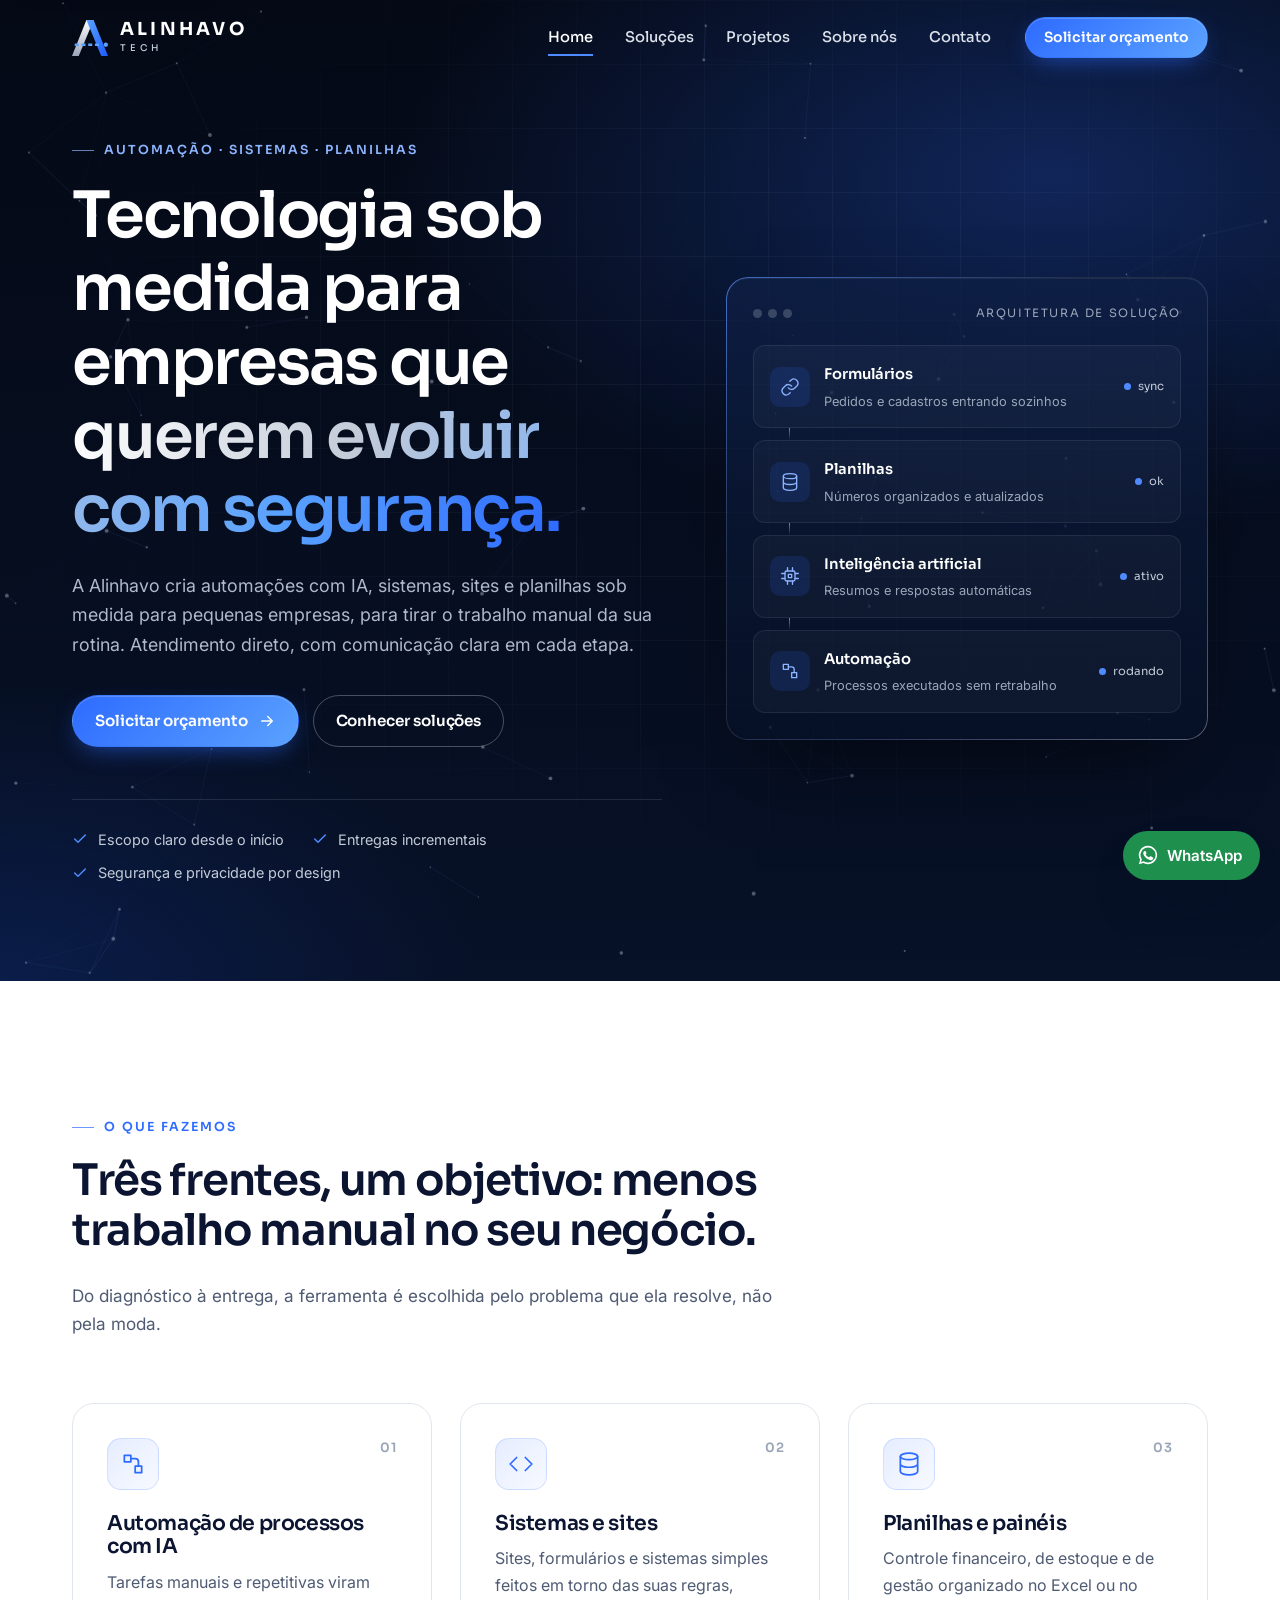
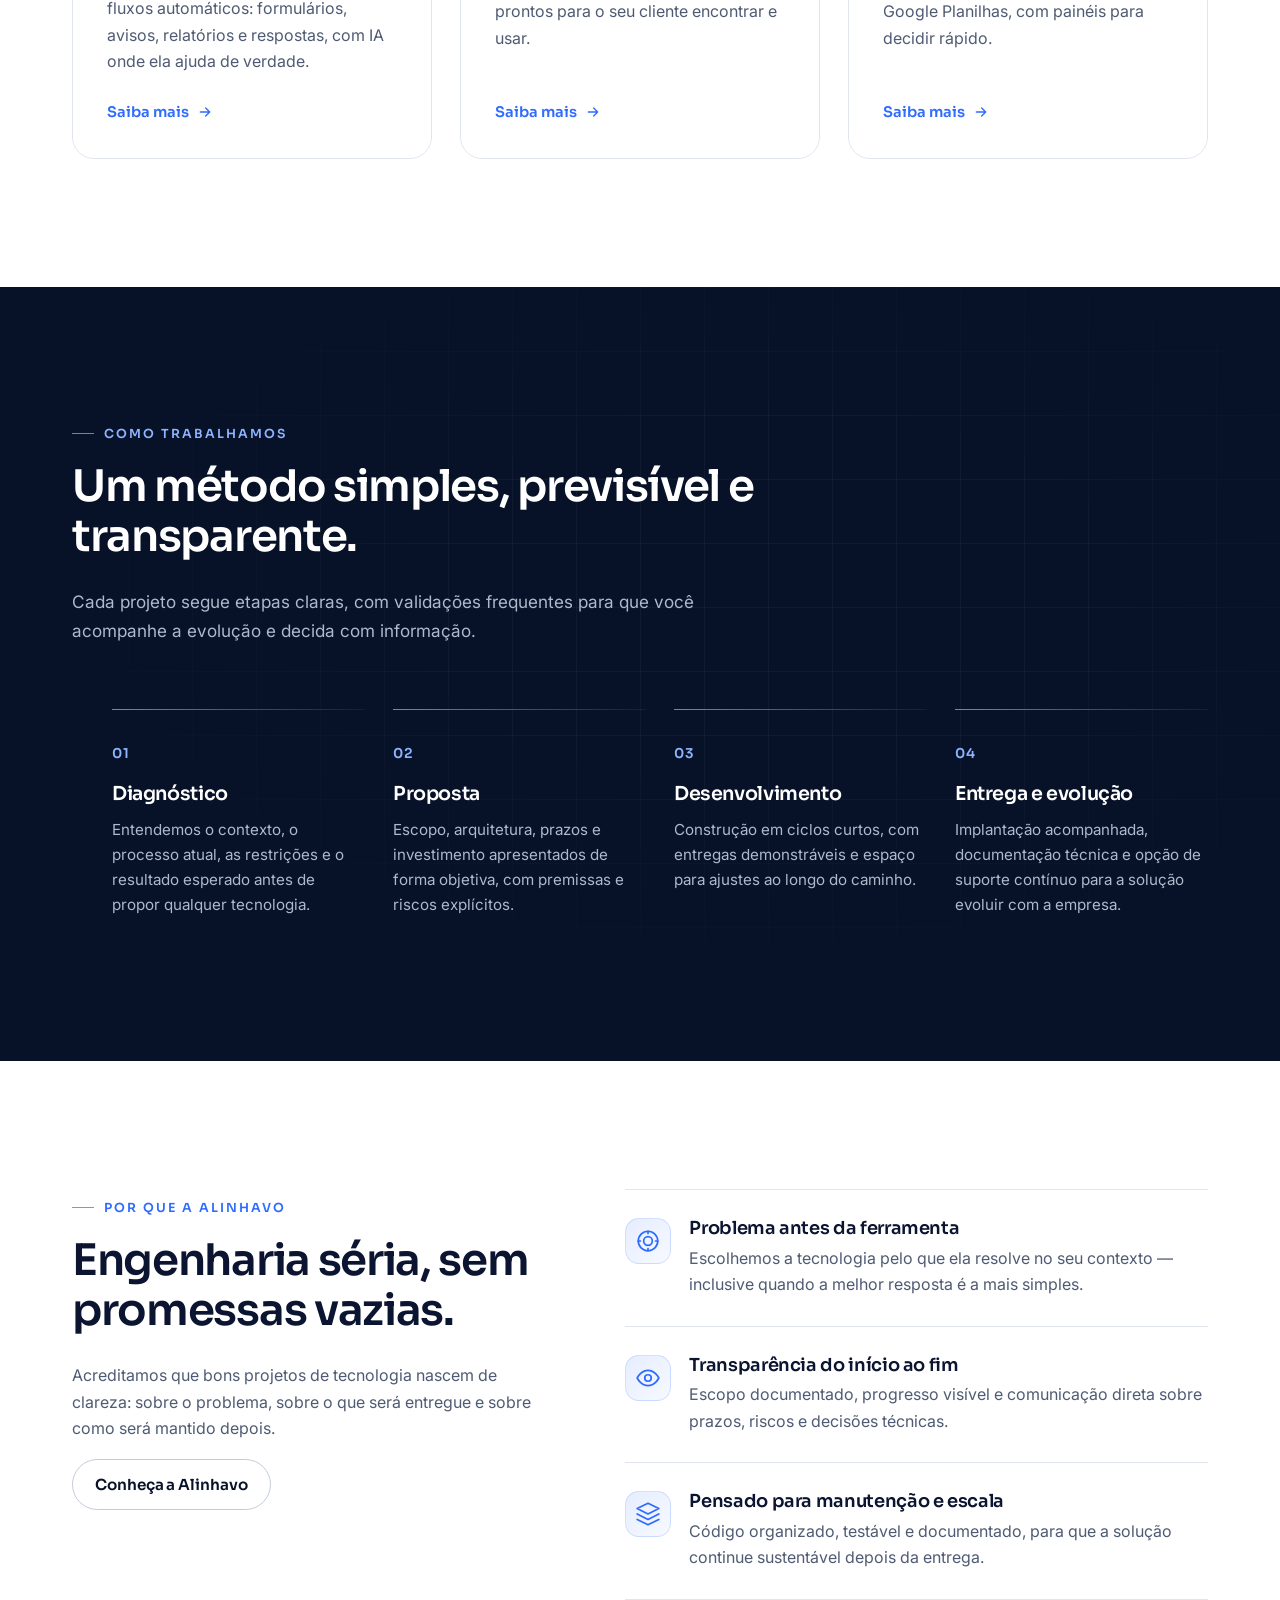
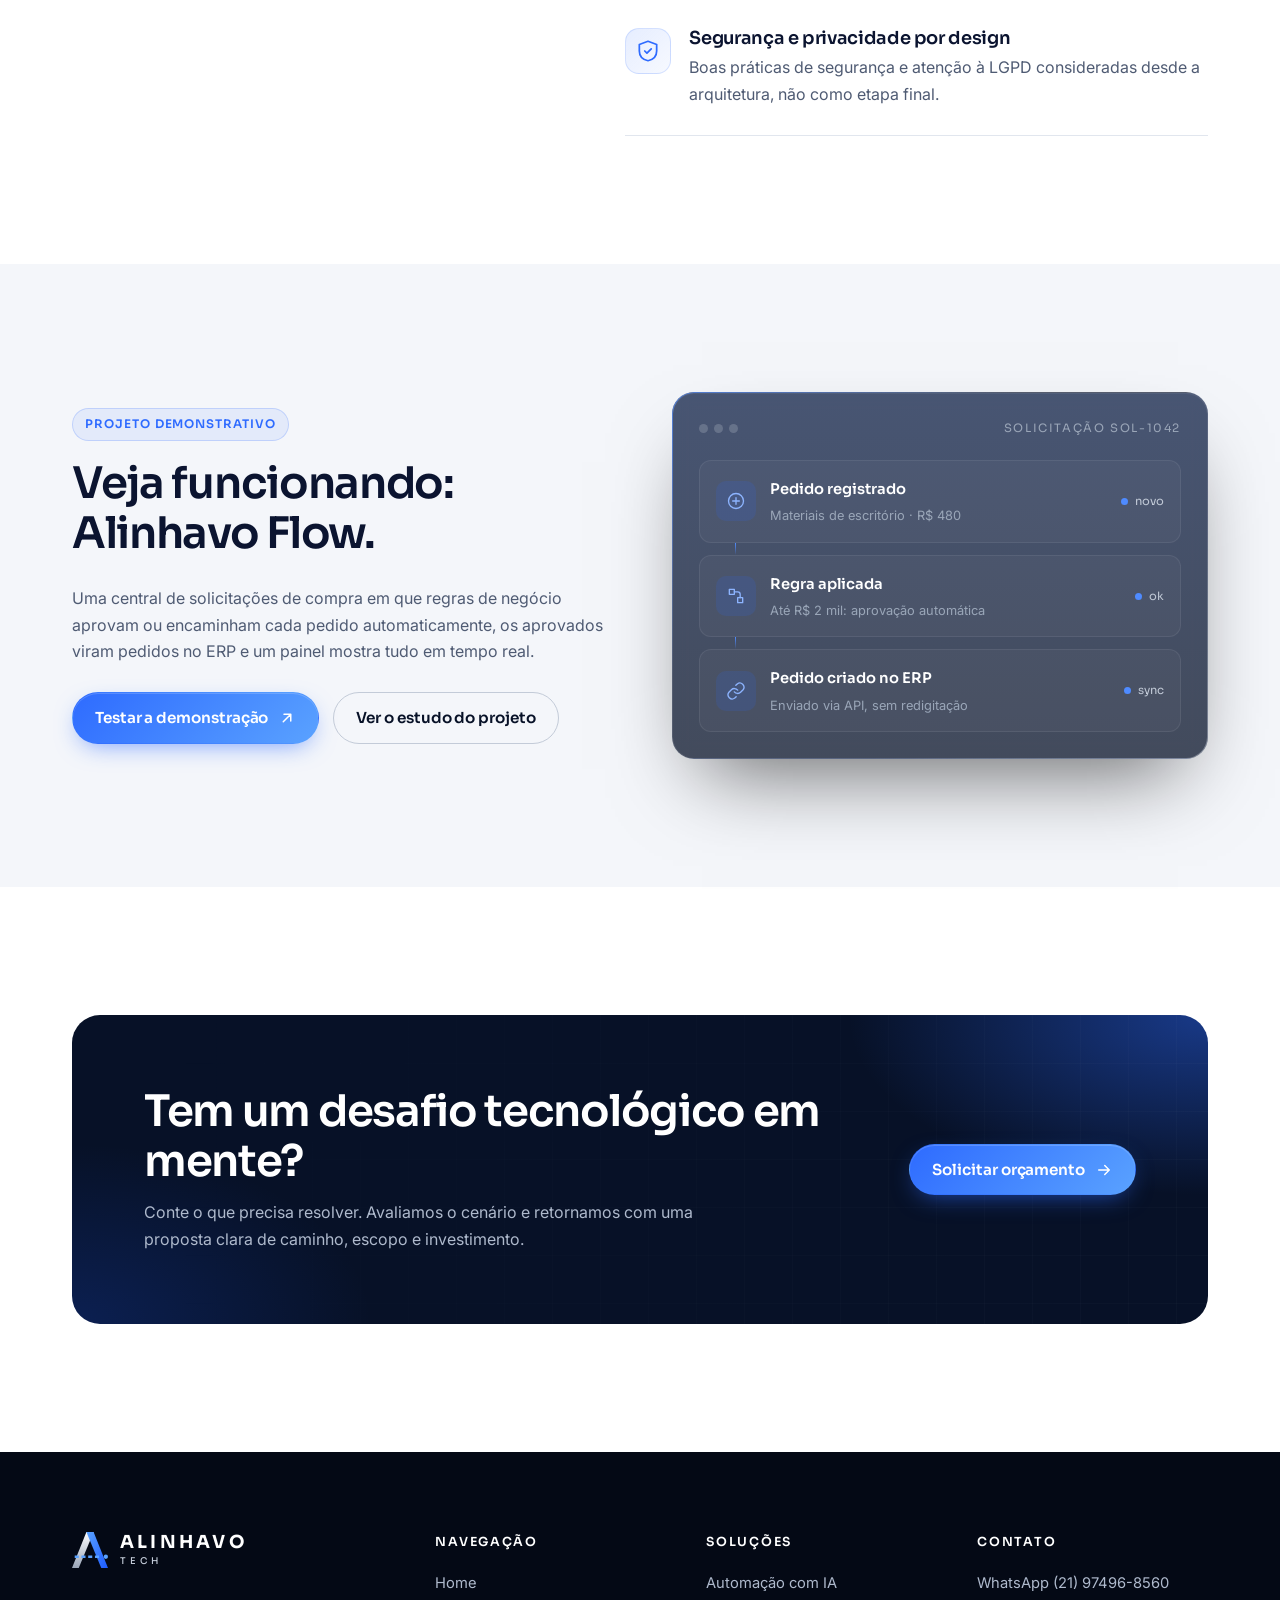
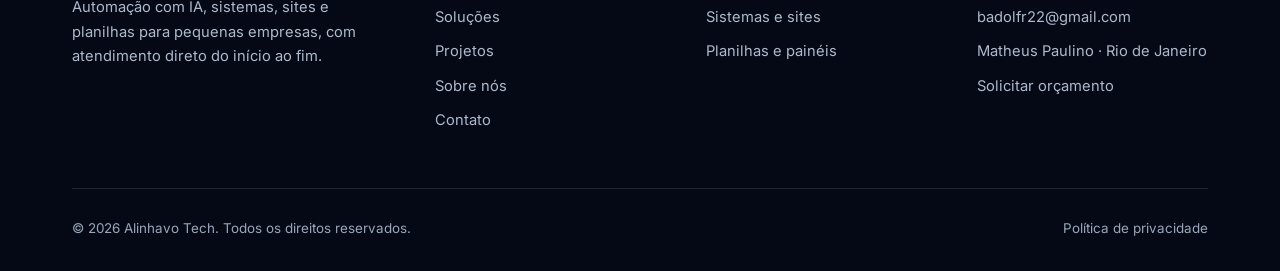
==== commit 63d23088: "Rebranding: NEXORA para Alinhavo Tech" ====
--- a/site-github/index.html
+++ b/site-github/index.html
@@ -3,19 +3,19 @@
 <head>
   <meta charset="utf-8">
   <meta name="viewport" content="width=device-width, initial-scale=1">
-  <title>NEXORA Technologies | Software, Automação, IA e Dados para Empresas</title>
-  <meta name="description" content="A Nexora Technologies desenvolve software personalizado, automação de processos, inteligência artificial aplicada, engenharia de dados e integração de sistemas para empresas.">
-  <link rel="canonical" href="https://badolfr22-dot.github.io/nexora/">
+  <title>Alinhavo Tech | Software, Automação, IA e Dados para Empresas</title>
+  <meta name="description" content="A Alinhavo Tech desenvolve software personalizado, automação de processos, inteligência artificial aplicada, engenharia de dados e integração de sistemas para empresas.">
+  <link rel="canonical" href="https://badolfr22-dot.github.io/alinhavo/">
   <meta name="theme-color" content="#071127">
   <meta name="robots" content="index, follow">
 
   <meta property="og:type" content="website">
   <meta property="og:locale" content="pt_BR">
-  <meta property="og:site_name" content="NEXORA Technologies">
-  <meta property="og:title" content="NEXORA Technologies | Tecnologia sob medida para empresas">
+  <meta property="og:site_name" content="Alinhavo Tech">
+  <meta property="og:title" content="Alinhavo Tech | Tecnologia sob medida para empresas">
   <meta property="og:description" content="Software personalizado, automação, IA aplicada, dados e integrações — com engenharia sólida e comunicação transparente.">
-  <meta property="og:url" content="https://badolfr22-dot.github.io/nexora/">
-  <meta property="og:image" content="https://badolfr22-dot.github.io/nexora/assets/img/og-image.png">
+  <meta property="og:url" content="https://badolfr22-dot.github.io/alinhavo/">
+  <meta property="og:image" content="https://badolfr22-dot.github.io/alinhavo/assets/img/og-image.png">
   <meta name="twitter:card" content="summary_large_image">
 
   <link rel="icon" href="assets/img/favicon.svg" type="image/svg+xml">
@@ -30,9 +30,9 @@
   {
     "@context": "https://schema.org",
     "@type": "Organization",
-    "name": "NEXORA Technologies",
-    "url": "https://badolfr22-dot.github.io/nexora/",
-    "logo": "https://badolfr22-dot.github.io/nexora/assets/img/logo.svg",
+    "name": "Alinhavo Tech",
+    "url": "https://badolfr22-dot.github.io/alinhavo/",
+    "logo": "https://badolfr22-dot.github.io/alinhavo/assets/img/logo.svg",
     "description": "Desenvolvimento de software personalizado, automação de processos, inteligência artificial aplicada, engenharia de dados e integração de sistemas.",
     "knowsAbout": ["Desenvolvimento de software", "Automação de processos", "Inteligência artificial", "Engenharia de dados", "Integração de sistemas e APIs"]
   }
@@ -43,9 +43,9 @@
 
   <header class="site-header">
     <div class="container">
-      <a class="brand" href="index.html" aria-label="NEXORA Technologies — página inicial">
-        <svg class="brand__mark" viewBox="0 0 40 40" aria-hidden="true"><defs><linearGradient id="nx-hd" x1="0" y1="0" x2="1" y2="1"><stop offset="0" stop-color="#5AA2FF"/><stop offset="1" stop-color="#1D5BFF"/></linearGradient><linearGradient id="nx-hs" x1="0" y1="0" x2="0" y2="1"><stop offset="0" stop-color="#fff"/><stop offset="1" stop-color="#9AA6B8"/></linearGradient></defs><path d="M0 0h7v40H0z" fill="url(#nx-hs)"/><path d="M33 0h7v40h-7z" fill="url(#nx-hs)"/><path d="M0 0h7l33 40h-7z" fill="url(#nx-hd)"/><circle cx="36.5" cy="3.5" r="3.5" fill="#5AA2FF"/></svg>
-        <span class="brand__text"><span class="brand__name">NEXORA</span><span class="brand__sub">TECHNOLOGIES</span></span>
+      <a class="brand" href="index.html" aria-label="Alinhavo Tech — página inicial">
+        <svg class="brand__mark" viewBox="0 0 40 40" aria-hidden="true"><defs><linearGradient id="nx-hd" x1="0" y1="0" x2="1" y2="1"><stop offset="0" stop-color="#5AA2FF"/><stop offset="1" stop-color="#1D5BFF"/></linearGradient><linearGradient id="nx-hs" x1="0" y1="0" x2="0" y2="1"><stop offset="0" stop-color="#fff"/><stop offset="1" stop-color="#9AA6B8"/></linearGradient></defs><path d="M0 40h7.5L24 0h-8z" fill="url(#nx-hs)"/><path d="M16 0h8l16 40h-7.5z" fill="url(#nx-hd)"/><path d="M3 27.5H33" stroke="#5AA2FF" stroke-width="3" stroke-dasharray="4.5 3" fill="none"/><circle cx="37.6" cy="27.5" r="2.4" fill="#5AA2FF"/></svg>
+        <span class="brand__text"><span class="brand__name">ALINHAVO</span><span class="brand__sub">TECH</span></span>
       </a>
       <button class="nav-toggle" type="button" aria-expanded="false" aria-controls="site-nav" aria-label="Abrir menu">
         <span class="nav-toggle__bars" aria-hidden="true"><span></span><span></span><span></span></span>
@@ -72,7 +72,7 @@
         <div>
           <span class="eyebrow reveal">Automação · Sistemas · Planilhas</span>
           <h1 id="hero-title" class="reveal" style="--d:.08s">Tecnologia sob medida para empresas que <span class="accent">querem evoluir com segurança.</span></h1>
-          <p class="hero__lead reveal" style="--d:.16s">A Nexora cria automações com IA, sistemas, sites e planilhas sob medida para pequenas empresas, para tirar o trabalho manual da sua rotina. Atendimento direto, com comunicação clara em cada etapa.</p>
+          <p class="hero__lead reveal" style="--d:.16s">A Alinhavo cria automações com IA, sistemas, sites e planilhas sob medida para pequenas empresas, para tirar o trabalho manual da sua rotina. Atendimento direto, com comunicação clara em cada etapa.</p>
           <div class="hero__actions reveal" style="--d:.24s">
             <a class="btn btn--primary" href="contato.html">Solicitar orçamento
               <svg viewBox="0 0 24 24" fill="none" stroke="currentColor" stroke-width="2" stroke-linecap="round" stroke-linejoin="round" aria-hidden="true"><path d="M5 12h14M13 6l6 6-6 6"/></svg>
@@ -188,10 +188,10 @@
     <section class="section" aria-labelledby="principios-title">
       <div class="container split">
         <div class="split__sticky reveal">
-          <span class="eyebrow">Por que a Nexora</span>
+          <span class="eyebrow">Por que a Alinhavo</span>
           <h2 id="principios-title">Engenharia séria, sem promessas vazias.</h2>
           <p style="color:var(--text-muted)">Acreditamos que bons projetos de tecnologia nascem de clareza: sobre o problema, sobre o que será entregue e sobre como será mantido depois.</p>
-          <a class="btn btn--outline" href="sobre.html">Conheça a Nexora</a>
+          <a class="btn btn--outline" href="sobre.html">Conheça a Alinhavo</a>
         </div>
         <div>
           <div class="principle reveal">
@@ -219,7 +219,7 @@
       <div class="container feature-demo">
         <div class="reveal">
           <span class="pill">Projeto demonstrativo</span>
-          <h2 id="demo-title">Veja funcionando: Nexora Flow.</h2>
+          <h2 id="demo-title">Veja funcionando: Alinhavo Flow.</h2>
           <p>Uma central de solicitações de compra em que regras de negócio aprovam ou encaminham cada pedido automaticamente, os aprovados viram pedidos no ERP e um painel mostra tudo em tempo real.</p>
           <div class="hero__actions" style="margin-top:28px">
             <a class="btn btn--primary" href="demo/" target="_blank" rel="noopener">Testar a demonstração
@@ -276,9 +276,9 @@
     <div class="container">
       <div class="footer__top">
         <div class="footer__about">
-          <a class="brand" href="index.html" aria-label="NEXORA Technologies — página inicial">
-            <svg class="brand__mark" viewBox="0 0 40 40" aria-hidden="true"><defs><linearGradient id="nx-fd" x1="0" y1="0" x2="1" y2="1"><stop offset="0" stop-color="#5AA2FF"/><stop offset="1" stop-color="#1D5BFF"/></linearGradient><linearGradient id="nx-fs" x1="0" y1="0" x2="0" y2="1"><stop offset="0" stop-color="#fff"/><stop offset="1" stop-color="#9AA6B8"/></linearGradient></defs><path d="M0 0h7v40H0z" fill="url(#nx-fs)"/><path d="M33 0h7v40h-7z" fill="url(#nx-fs)"/><path d="M0 0h7l33 40h-7z" fill="url(#nx-fd)"/><circle cx="36.5" cy="3.5" r="3.5" fill="#5AA2FF"/></svg>
-            <span class="brand__text"><span class="brand__name">NEXORA</span><span class="brand__sub">TECHNOLOGIES</span></span>
+          <a class="brand" href="index.html" aria-label="Alinhavo Tech — página inicial">
+            <svg class="brand__mark" viewBox="0 0 40 40" aria-hidden="true"><defs><linearGradient id="nx-fd" x1="0" y1="0" x2="1" y2="1"><stop offset="0" stop-color="#5AA2FF"/><stop offset="1" stop-color="#1D5BFF"/></linearGradient><linearGradient id="nx-fs" x1="0" y1="0" x2="0" y2="1"><stop offset="0" stop-color="#fff"/><stop offset="1" stop-color="#9AA6B8"/></linearGradient></defs><path d="M0 40h7.5L24 0h-8z" fill="url(#nx-fs)"/><path d="M16 0h8l16 40h-7.5z" fill="url(#nx-fd)"/><path d="M3 27.5H33" stroke="#5AA2FF" stroke-width="3" stroke-dasharray="4.5 3" fill="none"/><circle cx="37.6" cy="27.5" r="2.4" fill="#5AA2FF"/></svg>
+            <span class="brand__text"><span class="brand__name">ALINHAVO</span><span class="brand__sub">TECH</span></span>
           </a>
           <p>Automação com IA, sistemas, sites e planilhas para pequenas empresas, com atendimento direto do início ao fim.</p>
         </div>
@@ -311,7 +311,7 @@
         </div>
       </div>
       <div class="footer__bottom">
-        <span>© <span data-year>2026</span> NEXORA Technologies. Todos os direitos reservados.</span>
+        <span>© <span data-year>2026</span> Alinhavo Tech. Todos os direitos reservados.</span>
         <a href="privacidade.html">Política de privacidade</a>
       </div>
     </div>
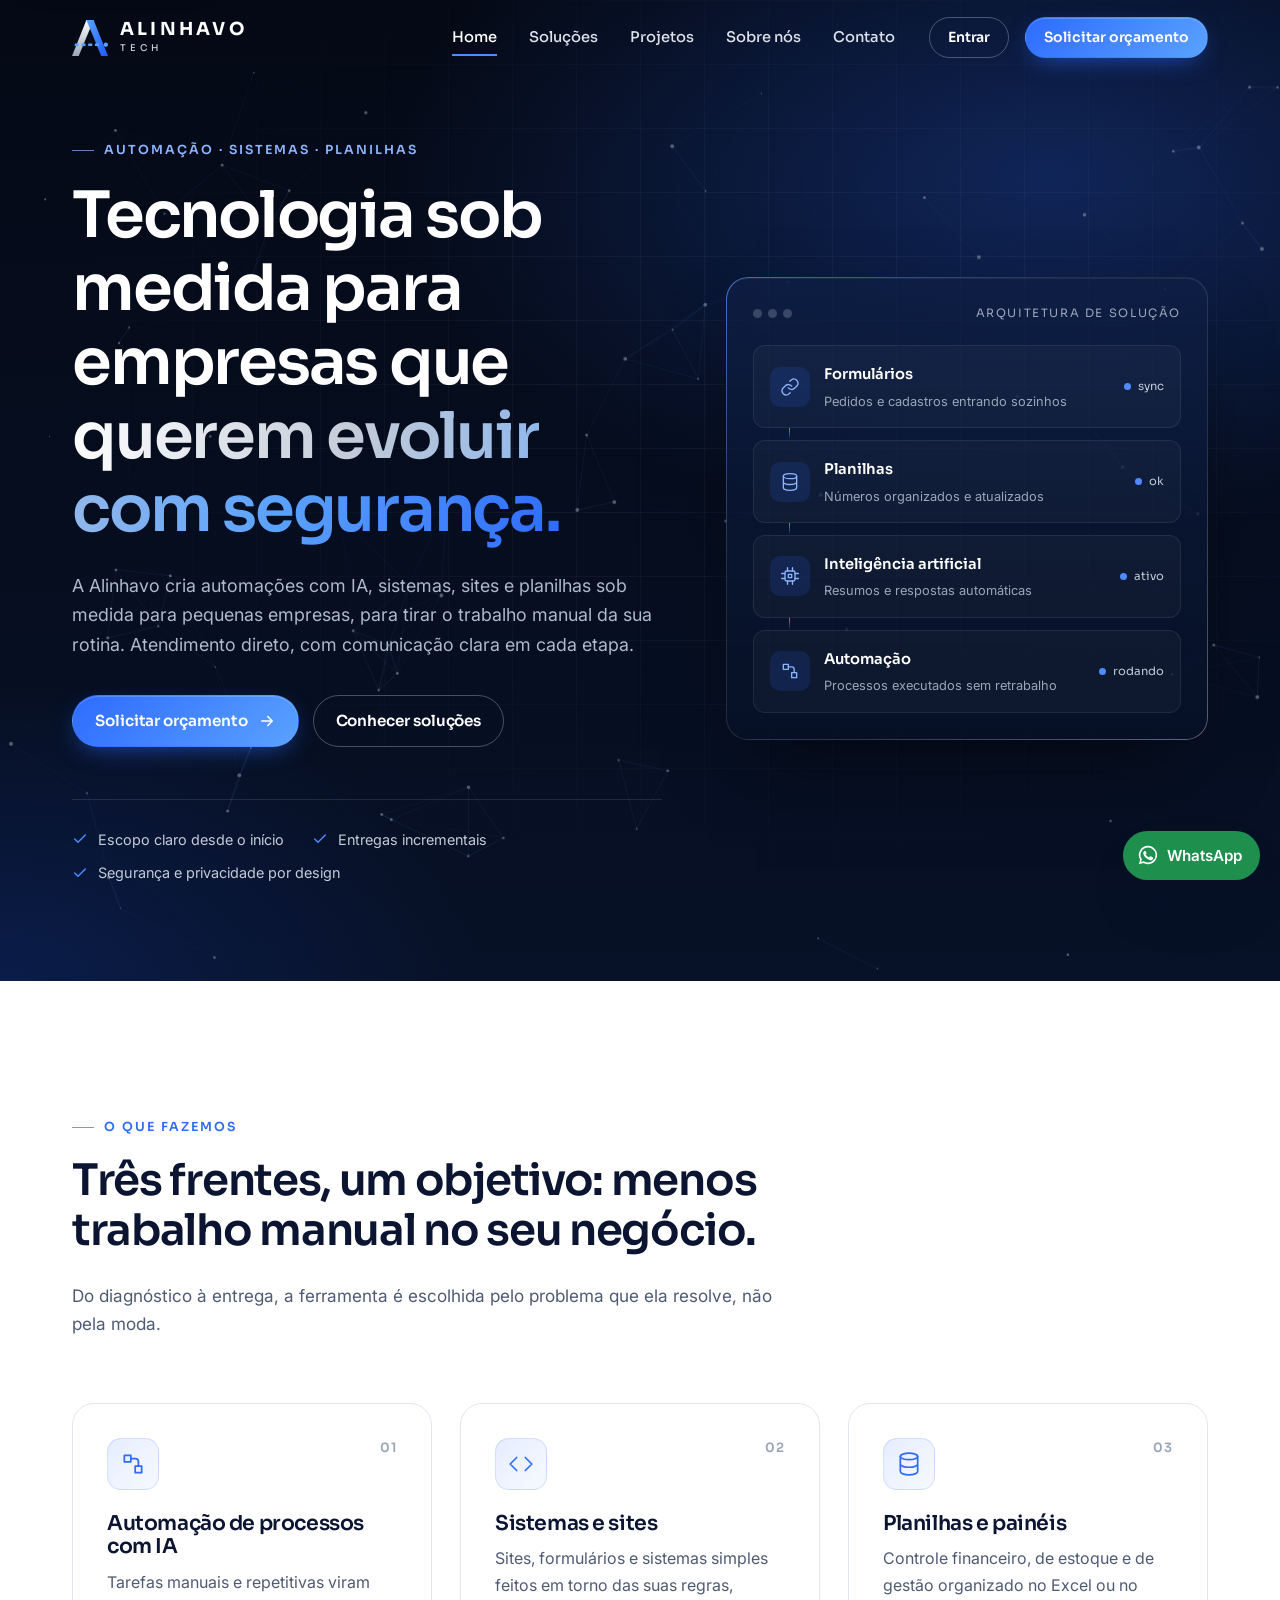
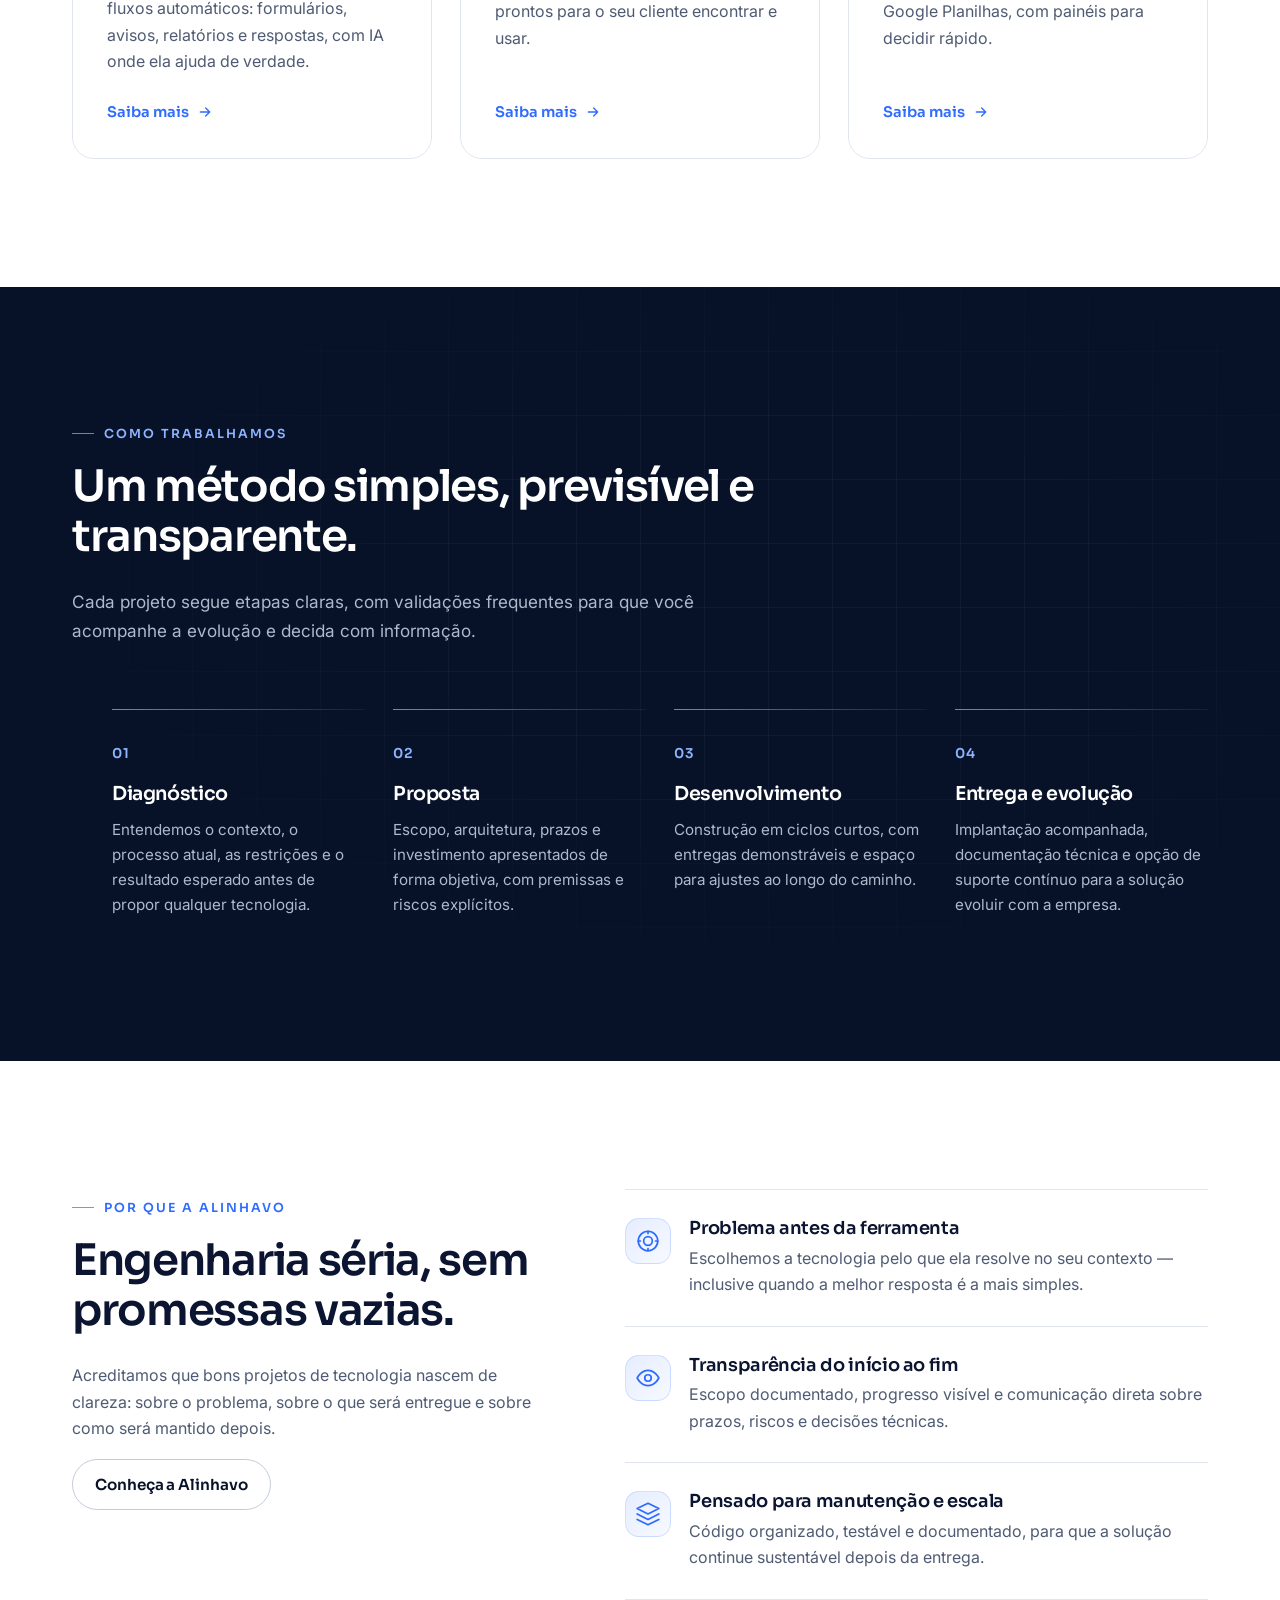
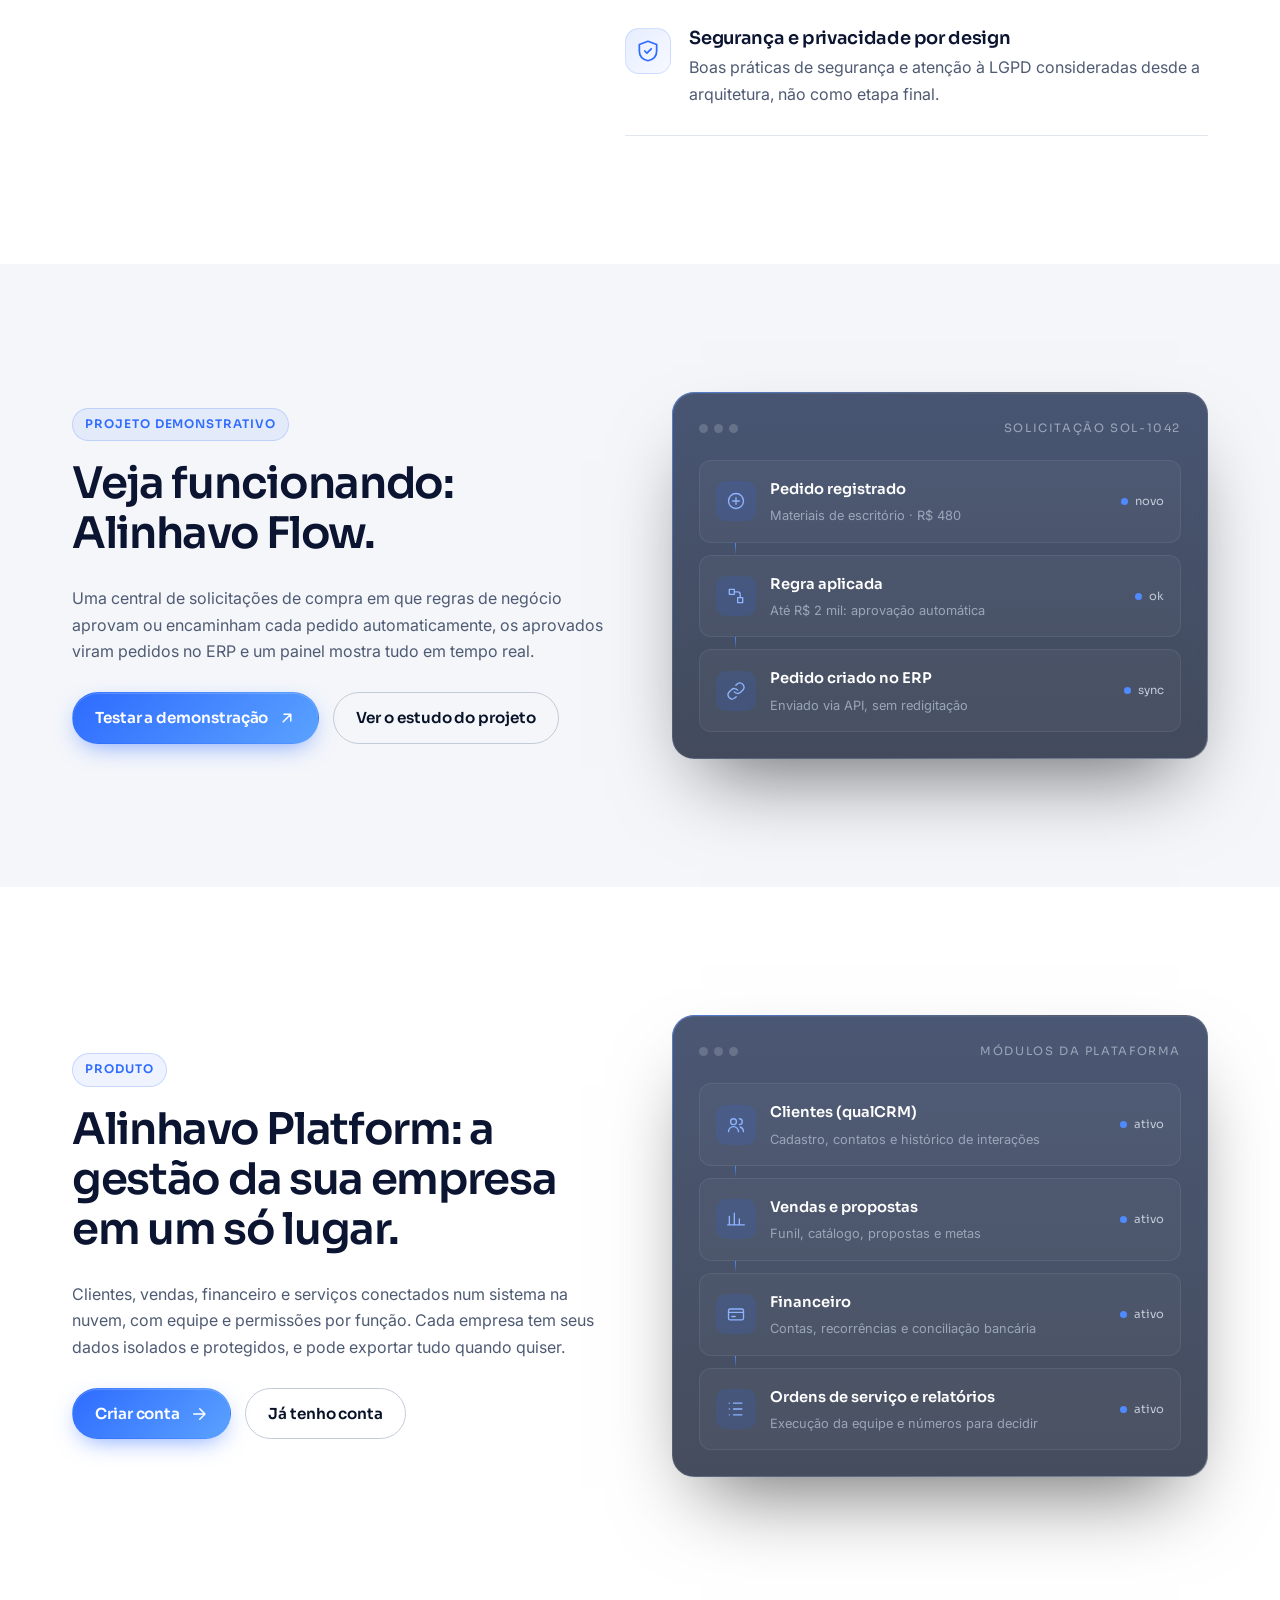
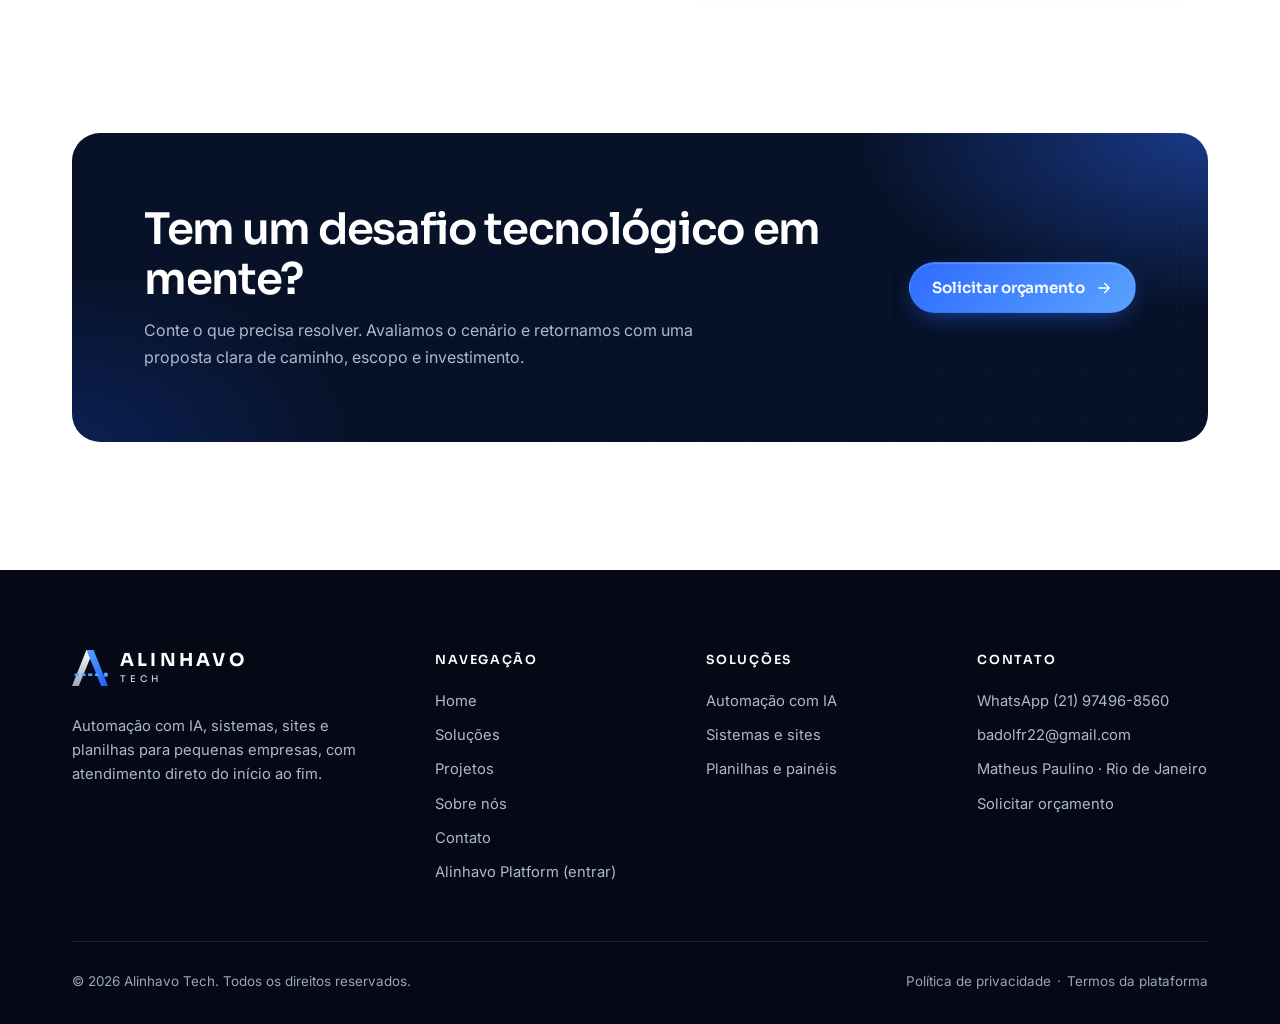
==== commit 8bc6e6c2: "Domínio alinhavotech.com.br, botão Entrar e seção da Alinhavo Platform - CNAME com alinhavotech.com." ====
--- a/site-github/index.html
+++ b/site-github/index.html
@@ -5,7 +5,7 @@
   <meta name="viewport" content="width=device-width, initial-scale=1">
   <title>Alinhavo Tech | Software, Automação, IA e Dados para Empresas</title>
   <meta name="description" content="A Alinhavo Tech desenvolve software personalizado, automação de processos, inteligência artificial aplicada, engenharia de dados e integração de sistemas para empresas.">
-  <link rel="canonical" href="https://badolfr22-dot.github.io/alinhavo/">
+  <link rel="canonical" href="https://alinhavotech.com.br/">
   <meta name="theme-color" content="#071127">
   <meta name="robots" content="index, follow">
 
@@ -14,8 +14,8 @@
   <meta property="og:site_name" content="Alinhavo Tech">
   <meta property="og:title" content="Alinhavo Tech | Tecnologia sob medida para empresas">
   <meta property="og:description" content="Software personalizado, automação, IA aplicada, dados e integrações — com engenharia sólida e comunicação transparente.">
-  <meta property="og:url" content="https://badolfr22-dot.github.io/alinhavo/">
-  <meta property="og:image" content="https://badolfr22-dot.github.io/alinhavo/assets/img/og-image.png">
+  <meta property="og:url" content="https://alinhavotech.com.br/">
+  <meta property="og:image" content="https://alinhavotech.com.br/assets/img/og-image.png">
   <meta name="twitter:card" content="summary_large_image">
 
   <link rel="icon" href="assets/img/favicon.svg" type="image/svg+xml">
@@ -31,8 +31,8 @@
     "@context": "https://schema.org",
     "@type": "Organization",
     "name": "Alinhavo Tech",
-    "url": "https://badolfr22-dot.github.io/alinhavo/",
-    "logo": "https://badolfr22-dot.github.io/alinhavo/assets/img/logo.svg",
+    "url": "https://alinhavotech.com.br/",
+    "logo": "https://alinhavotech.com.br/assets/img/logo.svg",
     "description": "Desenvolvimento de software personalizado, automação de processos, inteligência artificial aplicada, engenharia de dados e integração de sistemas.",
     "knowsAbout": ["Desenvolvimento de software", "Automação de processos", "Inteligência artificial", "Engenharia de dados", "Integração de sistemas e APIs"]
   }
@@ -58,6 +58,7 @@
           <li><a class="nav__link" href="sobre.html">Sobre nós</a></li>
           <li><a class="nav__link" href="contato.html">Contato</a></li>
         </ul>
+        <a class="btn btn--ghost btn--sm nav__cta nav__login" href="https://app.alinhavotech.com.br/login">Entrar</a>
         <a class="btn btn--primary btn--sm nav__cta" href="contato.html">Solicitar orçamento</a>
       </nav>
     </div>
@@ -254,6 +255,51 @@
       </div>
     </section>
 
+    <!-- PLATAFORMA -->
+    <section class="section" id="plataforma" aria-labelledby="plataforma-title">
+      <div class="container feature-demo">
+        <div class="reveal">
+          <span class="pill">Produto</span>
+          <h2 id="plataforma-title">Alinhavo Platform: a gestão da sua empresa em um só lugar.</h2>
+          <p>Clientes, vendas, financeiro e serviços conectados num sistema na nuvem, com equipe e permissões por função. Cada empresa tem seus dados isolados e protegidos, e pode exportar tudo quando quiser.</p>
+          <div class="hero__actions" style="margin-top:28px">
+            <a class="btn btn--primary" href="https://app.alinhavotech.com.br/register">Criar conta
+              <svg viewBox="0 0 24 24" fill="none" stroke="currentColor" stroke-width="2" stroke-linecap="round" stroke-linejoin="round" aria-hidden="true"><path d="M5 12h14M13 5l7 7-7 7"/></svg>
+            </a>
+            <a class="btn btn--outline" href="https://app.alinhavotech.com.br/login">Já tenho conta</a>
+          </div>
+        </div>
+        <div class="system-panel reveal" style="--d:.1s" aria-hidden="true">
+          <div class="system-panel__top">
+            <div class="system-panel__dots"><span></span><span></span><span></span></div>
+            <span class="system-panel__label">Módulos da plataforma</span>
+          </div>
+          <ul class="flow">
+            <li class="flow__item">
+              <span class="flow__icon"><svg viewBox="0 0 24 24" fill="none" stroke="currentColor" stroke-width="1.6" stroke-linecap="round" stroke-linejoin="round"><circle cx="9" cy="8" r="3.5"/><path d="M3 20a6 6 0 0 1 12 0M16 4.5a3.5 3.5 0 0 1 0 7M21 20a6 6 0 0 0-4-5.6"/></svg></span>
+              <span><span class="flow__title">Clientes (qualCRM)</span><br><span class="flow__desc">Cadastro, contatos e histórico de interações</span></span>
+              <span class="flow__status">ativo</span>
+            </li>
+            <li class="flow__item">
+              <span class="flow__icon"><svg viewBox="0 0 24 24" fill="none" stroke="currentColor" stroke-width="1.6" stroke-linecap="round" stroke-linejoin="round"><path d="M4 19V9M10 19V5M16 19v-7M22 19H2"/></svg></span>
+              <span><span class="flow__title">Vendas e propostas</span><br><span class="flow__desc">Funil, catálogo, propostas e metas</span></span>
+              <span class="flow__status">ativo</span>
+            </li>
+            <li class="flow__item">
+              <span class="flow__icon"><svg viewBox="0 0 24 24" fill="none" stroke="currentColor" stroke-width="1.6" stroke-linecap="round" stroke-linejoin="round"><rect x="3" y="6" width="18" height="13" rx="2"/><path d="M3 10h18M7 15h4"/></svg></span>
+              <span><span class="flow__title">Financeiro</span><br><span class="flow__desc">Contas, recorrências e conciliação bancária</span></span>
+              <span class="flow__status">ativo</span>
+            </li>
+            <li class="flow__item">
+              <span class="flow__icon"><svg viewBox="0 0 24 24" fill="none" stroke="currentColor" stroke-width="1.6" stroke-linecap="round" stroke-linejoin="round"><path d="M9 5h10M9 12h10M9 19h10M4 5h.01M4 12h.01M4 19h.01"/></svg></span>
+              <span><span class="flow__title">Ordens de serviço e relatórios</span><br><span class="flow__desc">Execução da equipe e números para decidir</span></span>
+              <span class="flow__status">ativo</span>
+            </li>
+          </ul>
+        </div>
+      </div>
+    </section>
+
     <!-- CTA -->
     <section class="section" aria-labelledby="cta-title">
       <div class="container">
@@ -290,6 +336,7 @@
             <li><a href="projetos.html">Projetos</a></li>
             <li><a href="sobre.html">Sobre nós</a></li>
             <li><a href="contato.html">Contato</a></li>
+            <li><a href="https://app.alinhavotech.com.br/login">Alinhavo Platform (entrar)</a></li>
           </ul>
         </div>
         <div>
@@ -312,7 +359,7 @@
       </div>
       <div class="footer__bottom">
         <span>© <span data-year>2026</span> Alinhavo Tech. Todos os direitos reservados.</span>
-        <a href="privacidade.html">Política de privacidade</a>
+        <span class="footer__legal"><a href="privacidade.html">Política de privacidade</a> · <a href="https://app.alinhavotech.com.br/termos">Termos da plataforma</a></span>
       </div>
     </div>
   </footer>
--- a/site-github/assets/css/style.css
+++ b/site-github/assets/css/style.css
@@ -1,5 +1,5 @@
 /* ==========================================================================
-   NEXORA TECHNOLOGIES — Folha de estilos principal
+   ALINHAVO TECH — Folha de estilos principal
    Estrutura: 1. Tokens  2. Base  3. Layout  4. Componentes  5. Seções
               6. Páginas  7. Animações  8. Responsivo  9. Preferências
    ========================================================================== */
@@ -670,3 +670,10 @@
   .wa-float span { position: absolute; width: 1px; height: 1px; overflow: hidden; clip: rect(0 0 0 0); }
 }
 @media print { .wa-float { display: none; } }
+
+/* Botão Entrar (Alinhavo Platform) ao lado do orçamento */
+.nav__login + .nav__cta { margin-left: 8px; }
+.footer__legal { display: inline-flex; gap: 6px; flex-wrap: wrap; }
+@media (max-width: 960px) {
+  .nav__login + .nav__cta { margin: 12px 0 0; }
+}
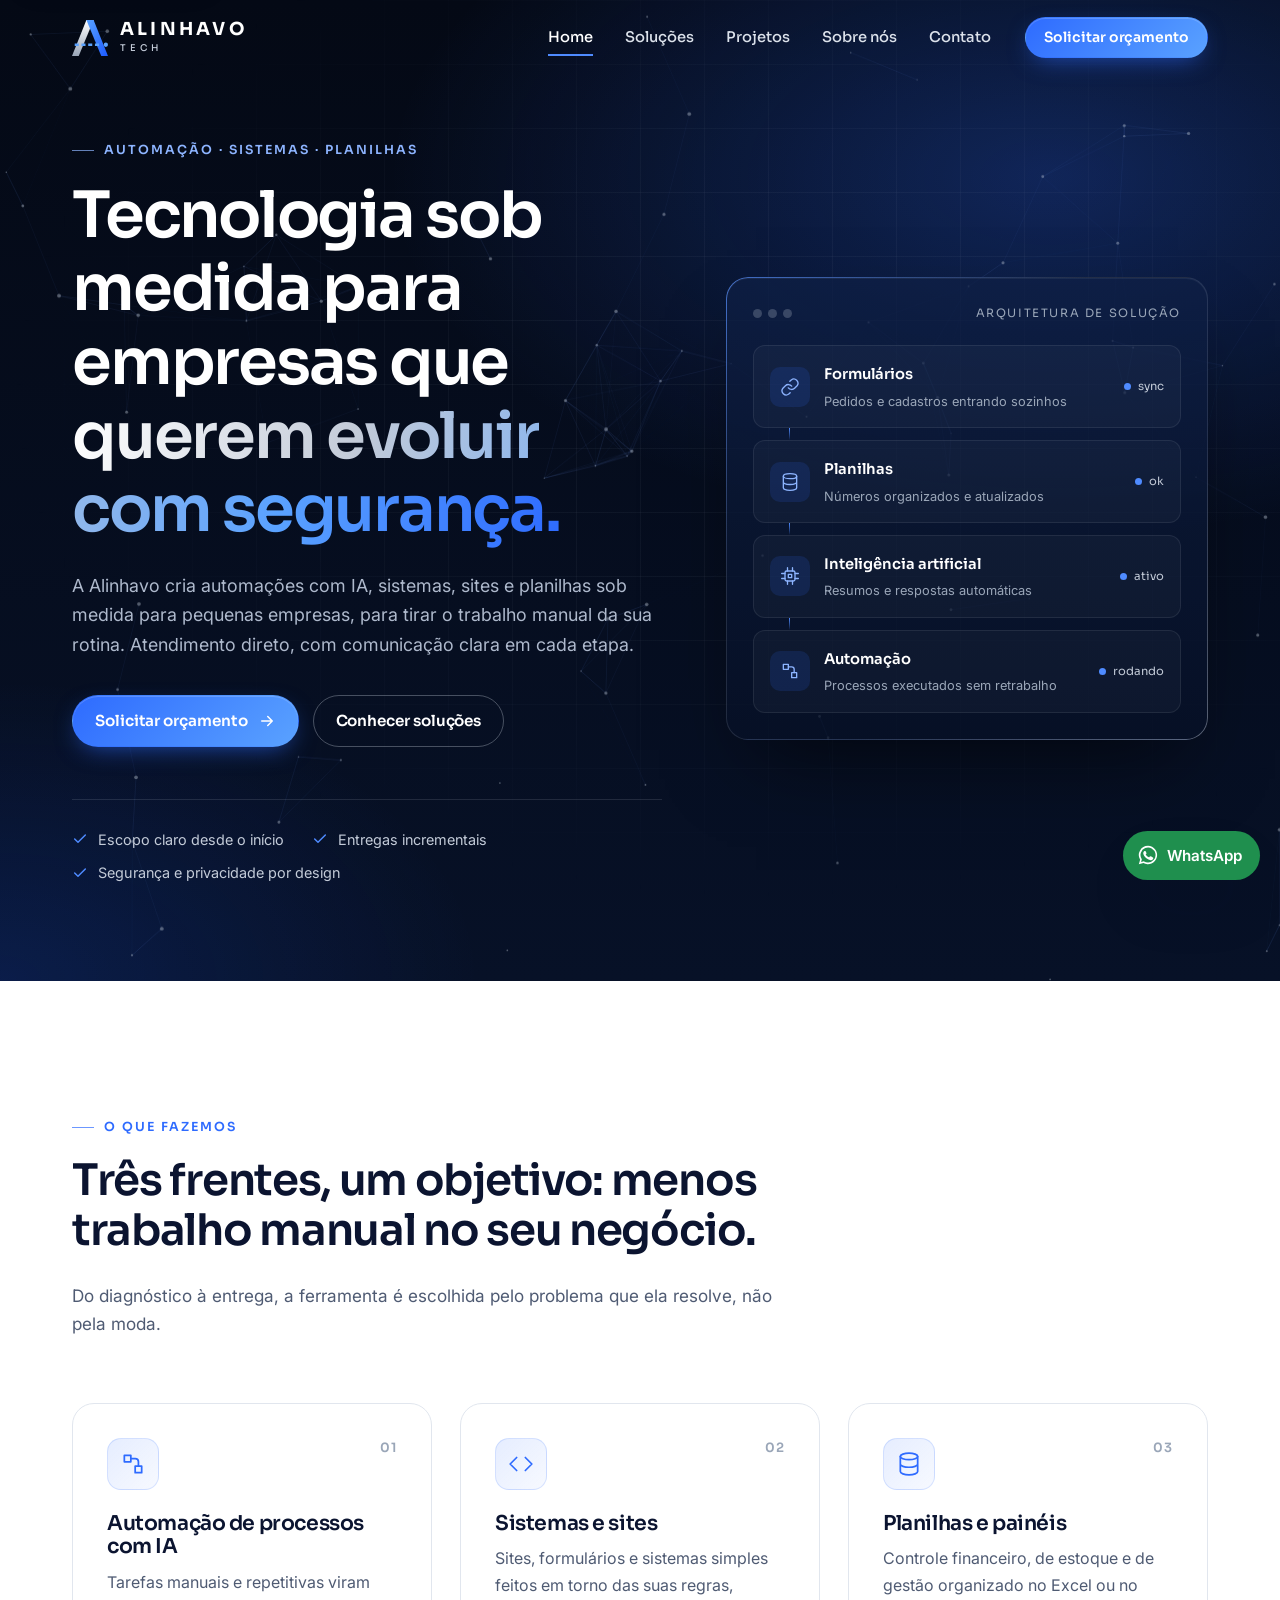
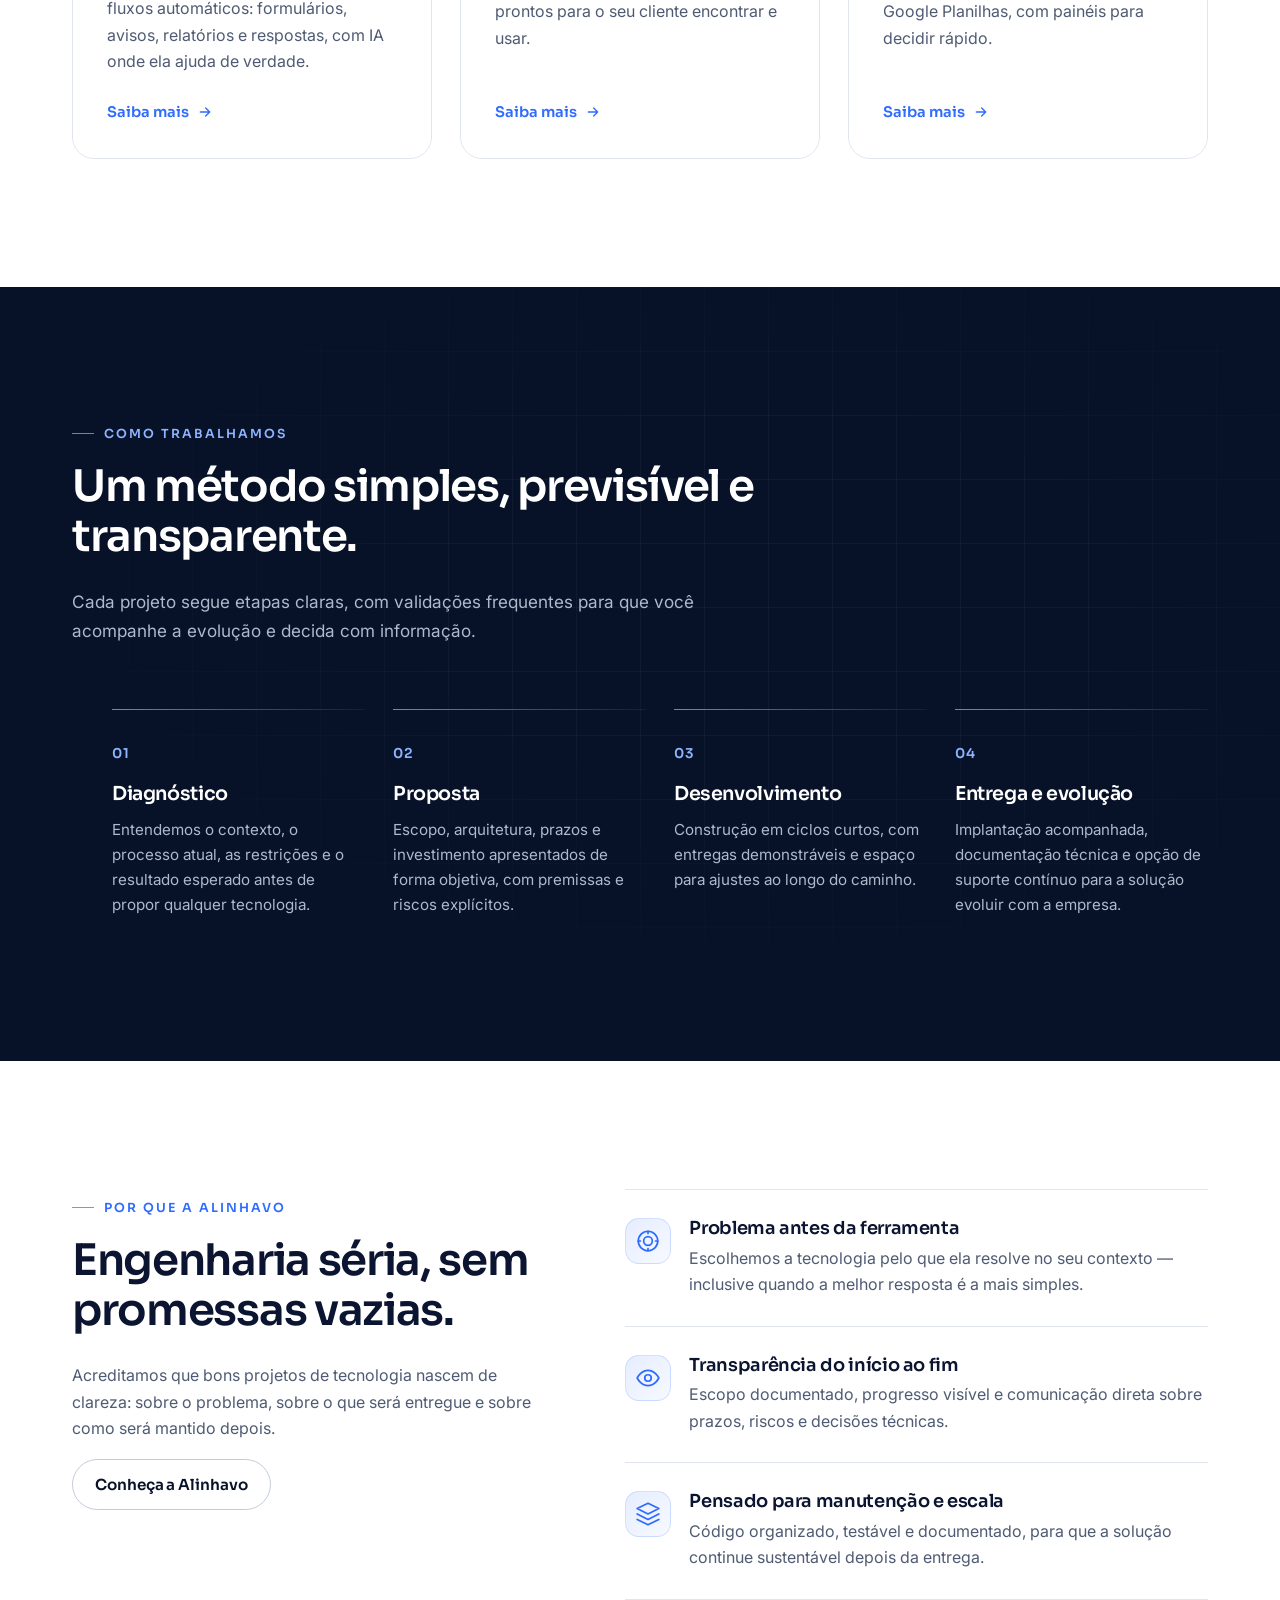
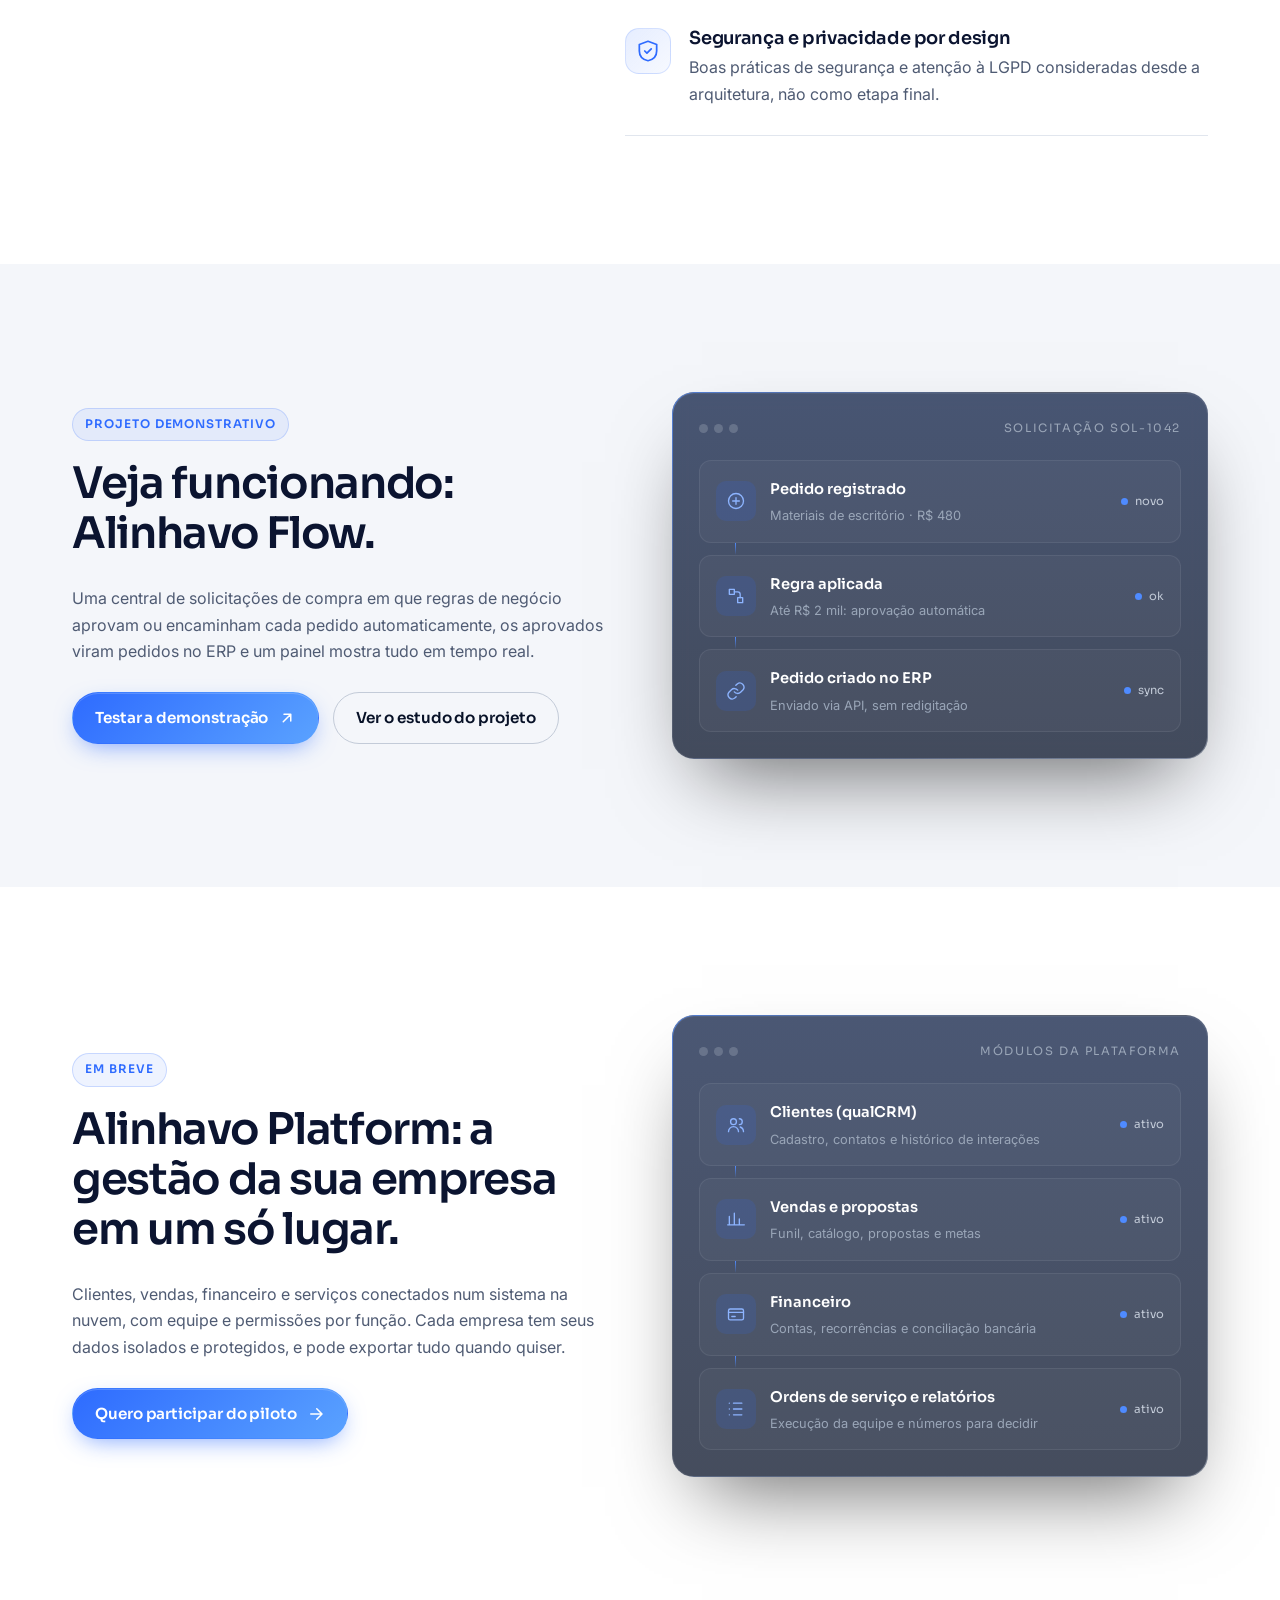
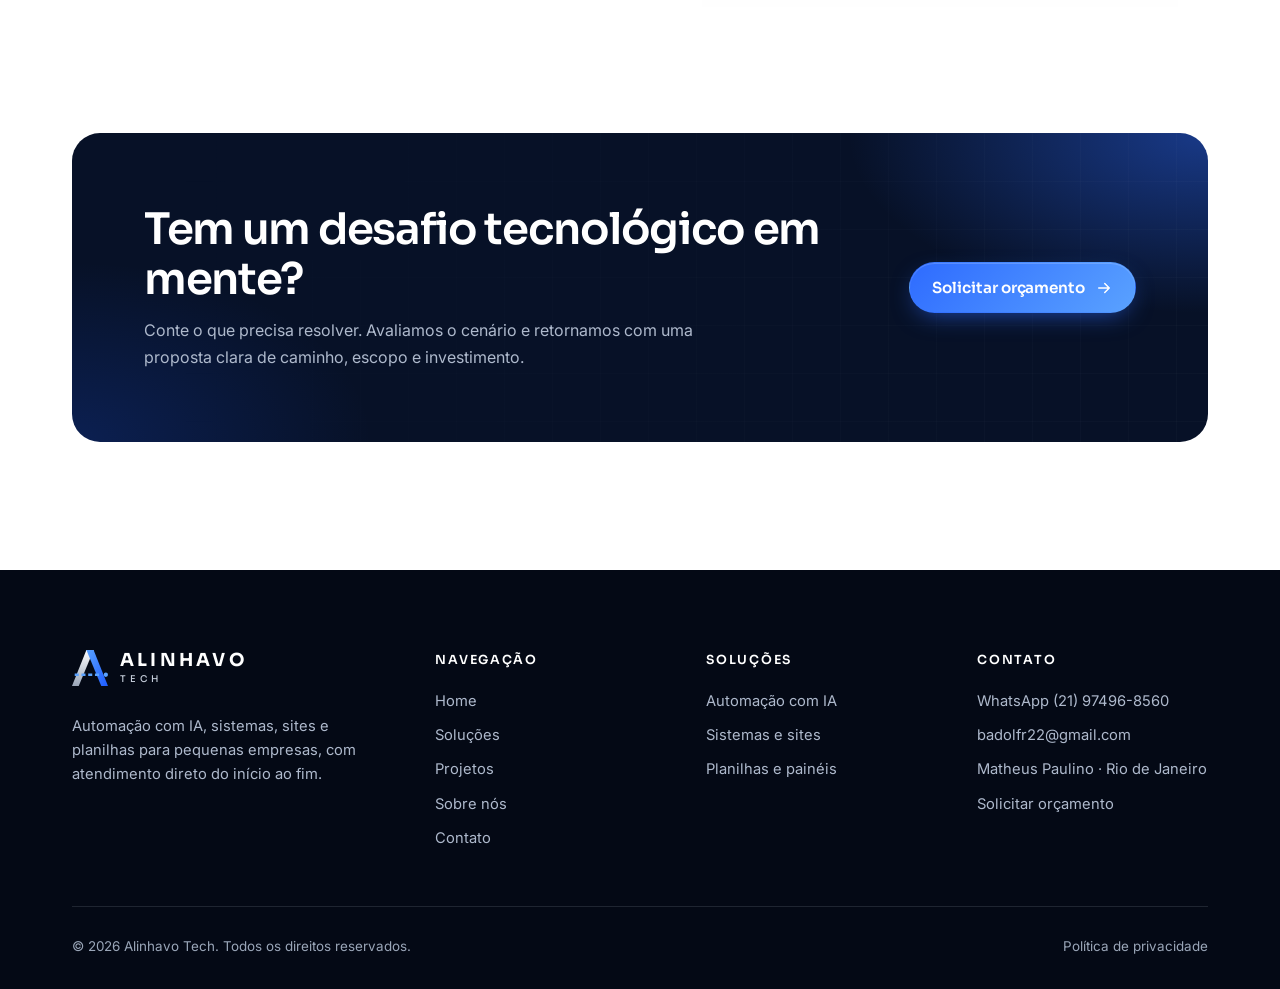
==== commit 93c55f1c: "Esconde os links da plataforma até ela estar no ar O site vai para alinhavotech.com.br antes da plat" ====
--- a/site-github/index.html
+++ b/site-github/index.html
@@ -58,7 +58,6 @@
           <li><a class="nav__link" href="sobre.html">Sobre nós</a></li>
           <li><a class="nav__link" href="contato.html">Contato</a></li>
         </ul>
-        <a class="btn btn--ghost btn--sm nav__cta nav__login" href="https://app.alinhavotech.com.br/login">Entrar</a>
         <a class="btn btn--primary btn--sm nav__cta" href="contato.html">Solicitar orçamento</a>
       </nav>
     </div>
@@ -259,14 +258,13 @@
     <section class="section" id="plataforma" aria-labelledby="plataforma-title">
       <div class="container feature-demo">
         <div class="reveal">
-          <span class="pill">Produto</span>
+          <span class="pill">Em breve</span>
           <h2 id="plataforma-title">Alinhavo Platform: a gestão da sua empresa em um só lugar.</h2>
           <p>Clientes, vendas, financeiro e serviços conectados num sistema na nuvem, com equipe e permissões por função. Cada empresa tem seus dados isolados e protegidos, e pode exportar tudo quando quiser.</p>
           <div class="hero__actions" style="margin-top:28px">
-            <a class="btn btn--primary" href="https://app.alinhavotech.com.br/register">Criar conta
+            <a class="btn btn--primary" href="contato.html">Quero participar do piloto
               <svg viewBox="0 0 24 24" fill="none" stroke="currentColor" stroke-width="2" stroke-linecap="round" stroke-linejoin="round" aria-hidden="true"><path d="M5 12h14M13 5l7 7-7 7"/></svg>
             </a>
-            <a class="btn btn--outline" href="https://app.alinhavotech.com.br/login">Já tenho conta</a>
           </div>
         </div>
         <div class="system-panel reveal" style="--d:.1s" aria-hidden="true">
@@ -336,7 +334,6 @@
             <li><a href="projetos.html">Projetos</a></li>
             <li><a href="sobre.html">Sobre nós</a></li>
             <li><a href="contato.html">Contato</a></li>
-            <li><a href="https://app.alinhavotech.com.br/login">Alinhavo Platform (entrar)</a></li>
           </ul>
         </div>
         <div>
@@ -359,7 +356,7 @@
       </div>
       <div class="footer__bottom">
         <span>© <span data-year>2026</span> Alinhavo Tech. Todos os direitos reservados.</span>
-        <span class="footer__legal"><a href="privacidade.html">Política de privacidade</a> · <a href="https://app.alinhavotech.com.br/termos">Termos da plataforma</a></span>
+        <span class="footer__legal"><a href="privacidade.html">Política de privacidade</a></span>
       </div>
     </div>
   </footer>
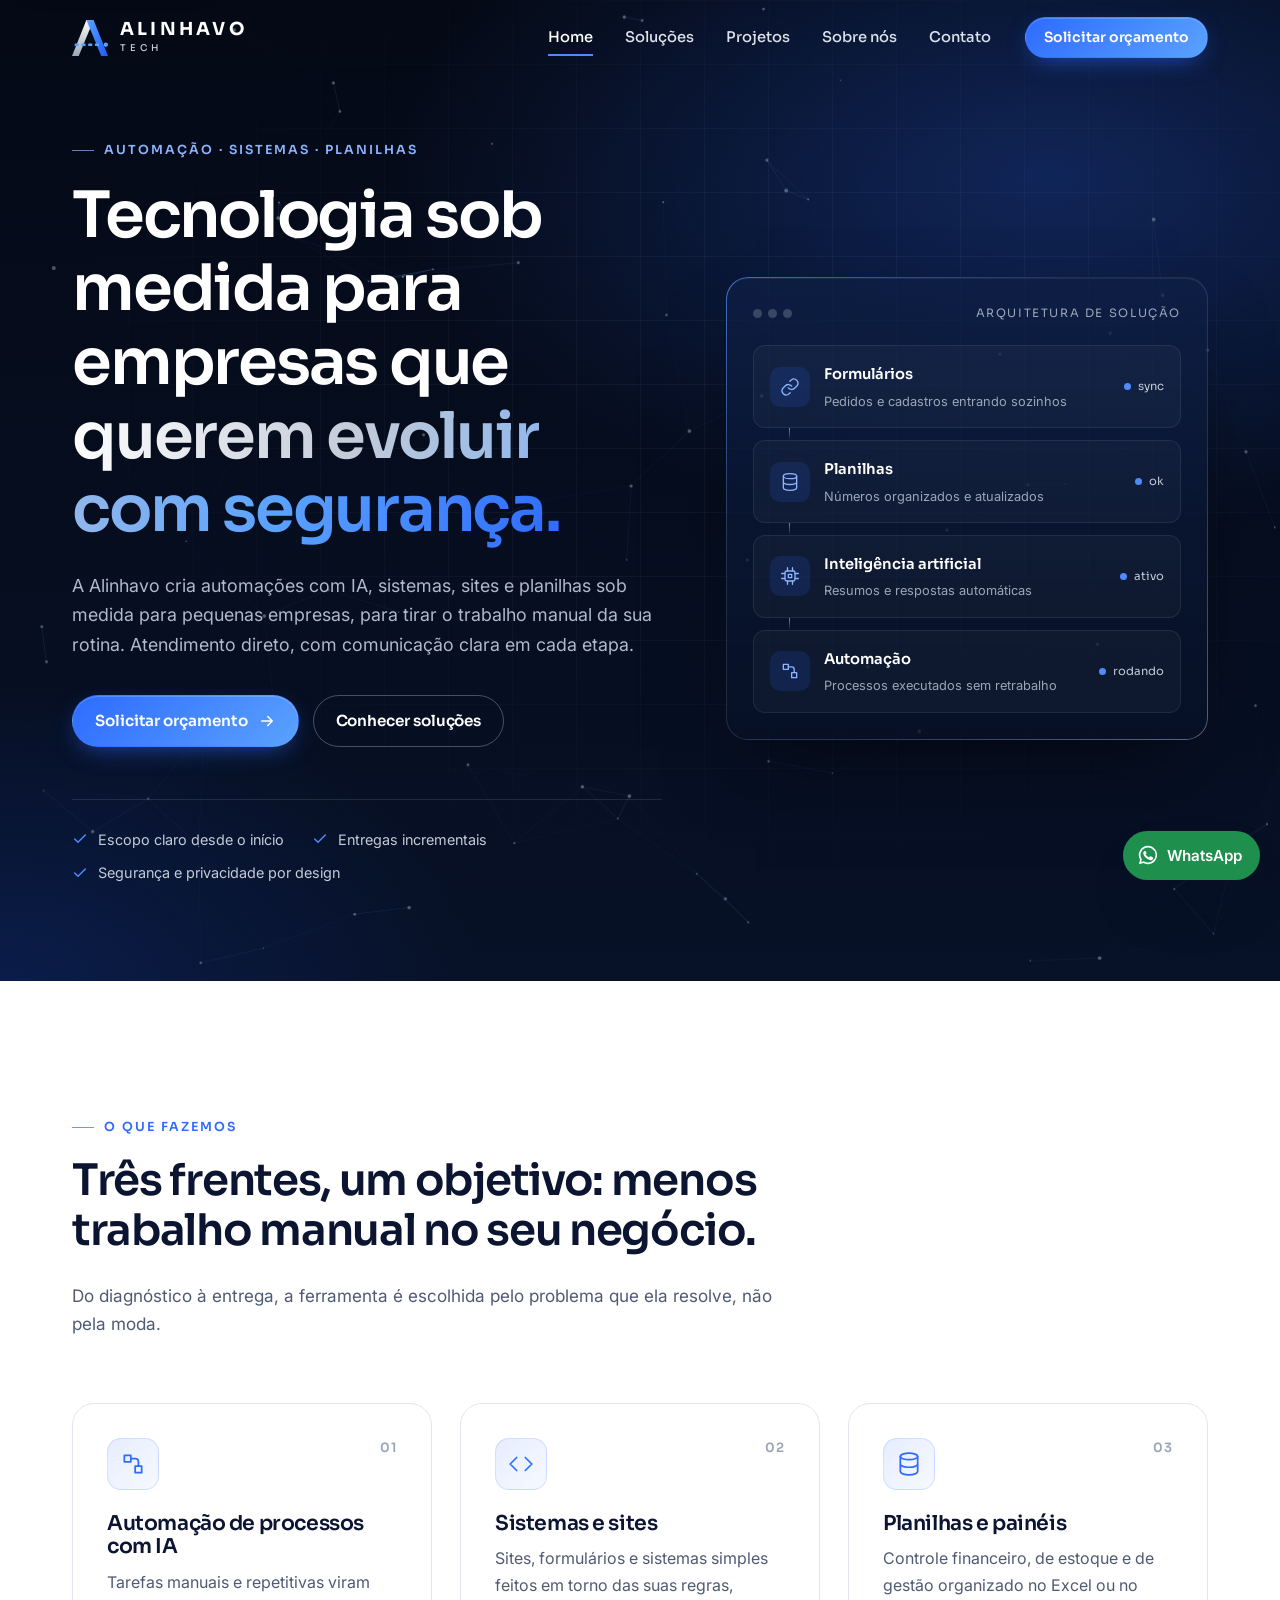
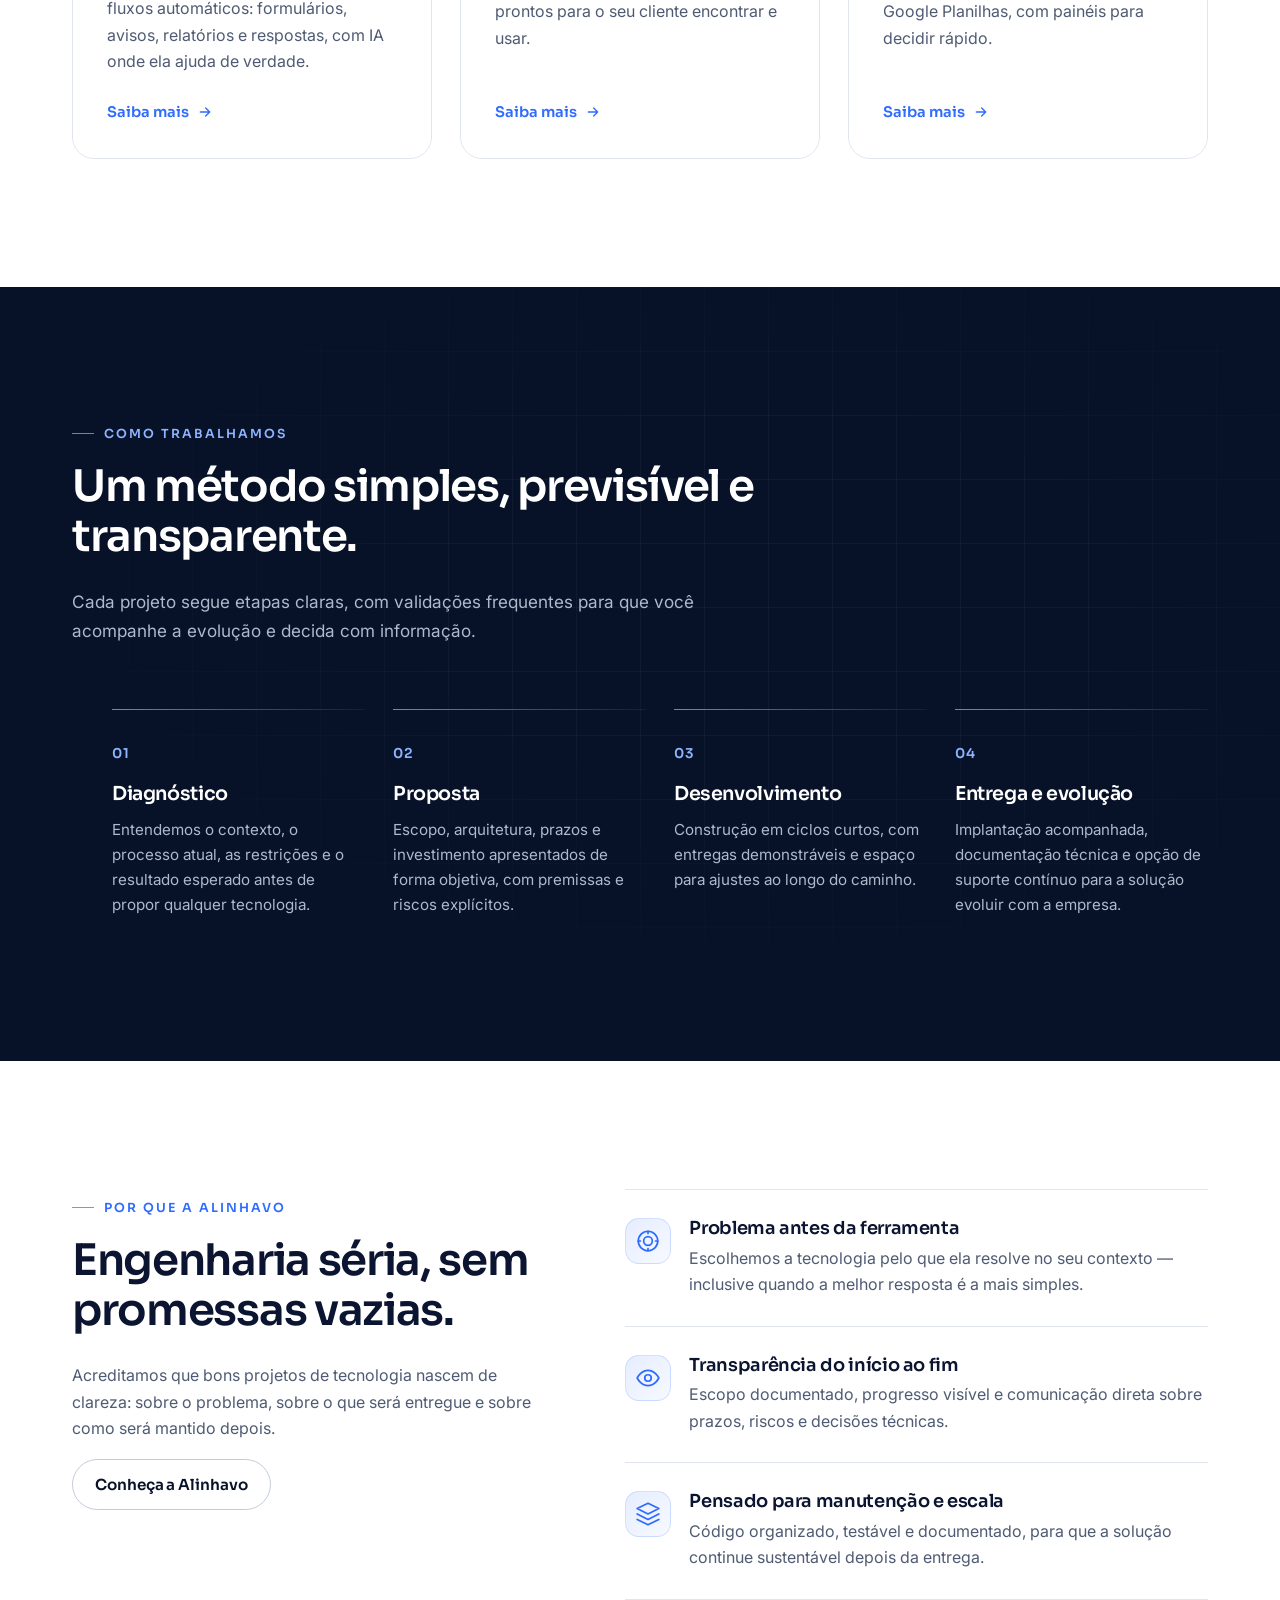
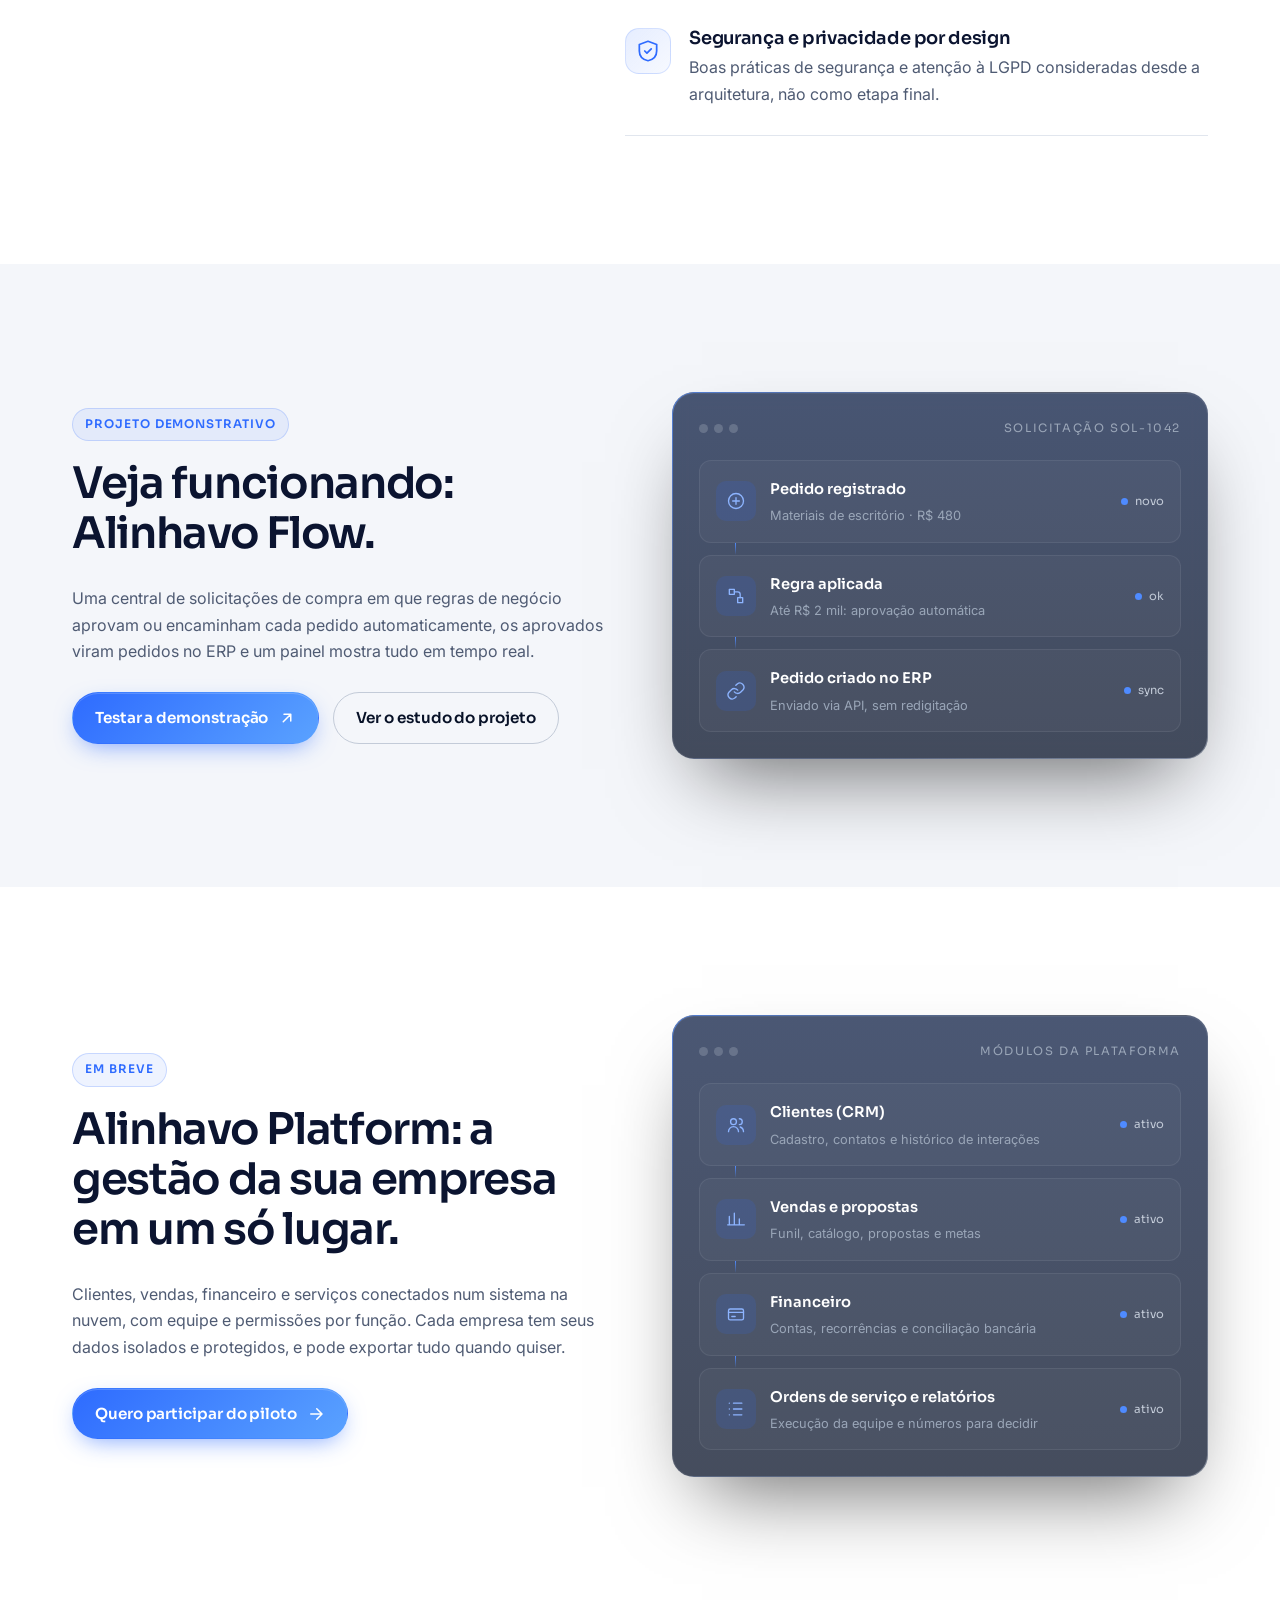
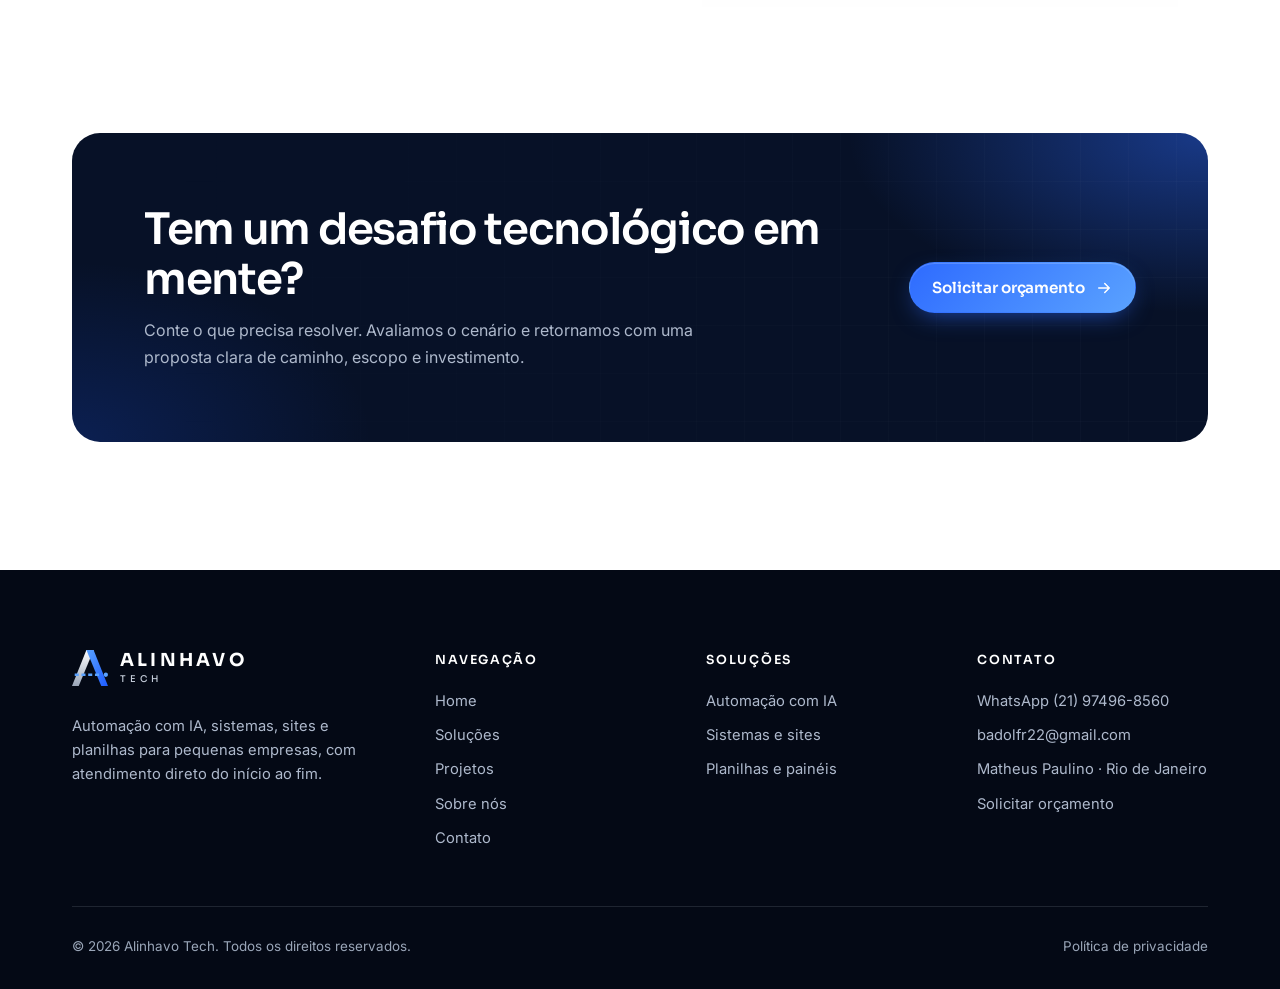
==== commit 6f2dad21: "Corrige 'qualCRM' para 'CRM' no card de módulos da home Co-Authored-By: Claude Opus 5.5 <noreply@ant" ====
--- a/site-github/index.html
+++ b/site-github/index.html
@@ -275,7 +275,7 @@
           <ul class="flow">
             <li class="flow__item">
               <span class="flow__icon"><svg viewBox="0 0 24 24" fill="none" stroke="currentColor" stroke-width="1.6" stroke-linecap="round" stroke-linejoin="round"><circle cx="9" cy="8" r="3.5"/><path d="M3 20a6 6 0 0 1 12 0M16 4.5a3.5 3.5 0 0 1 0 7M21 20a6 6 0 0 0-4-5.6"/></svg></span>
-              <span><span class="flow__title">Clientes (qualCRM)</span><br><span class="flow__desc">Cadastro, contatos e histórico de interações</span></span>
+              <span><span class="flow__title">Clientes (CRM)</span><br><span class="flow__desc">Cadastro, contatos e histórico de interações</span></span>
               <span class="flow__status">ativo</span>
             </li>
             <li class="flow__item">
